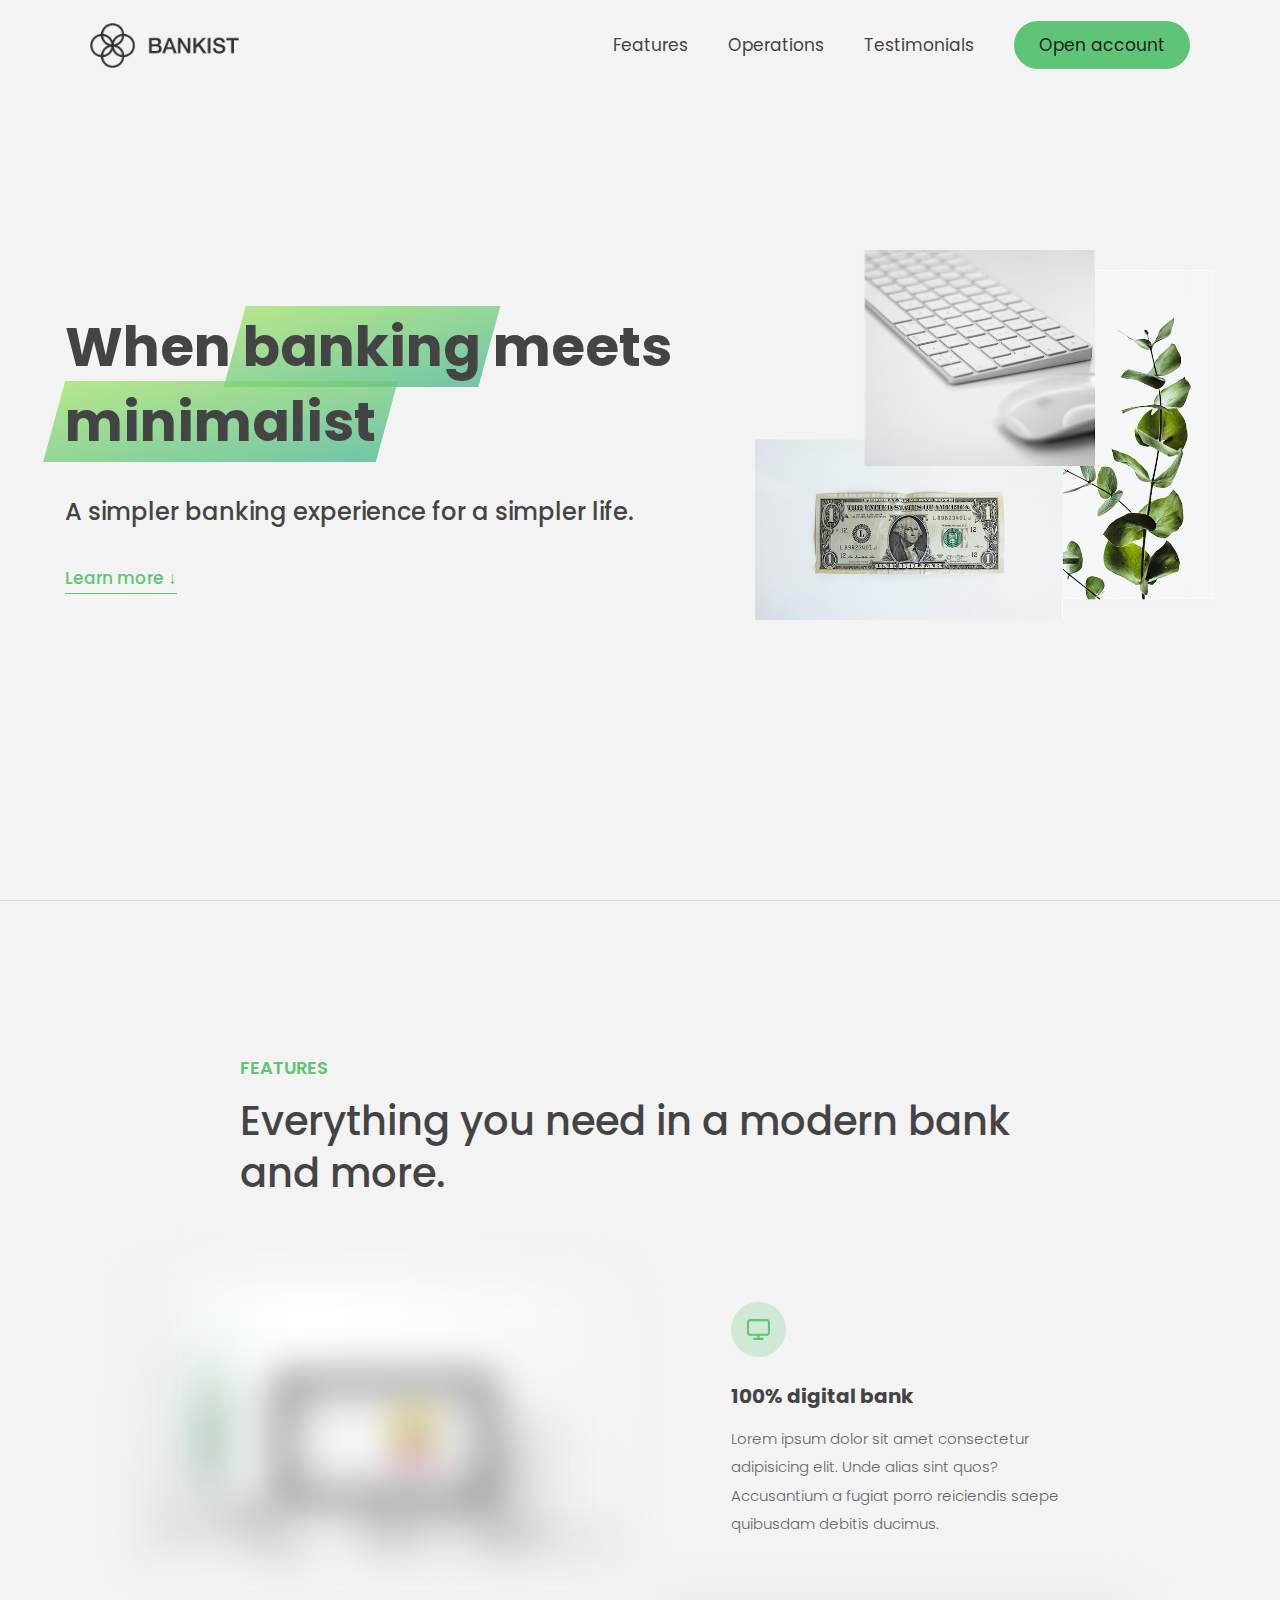
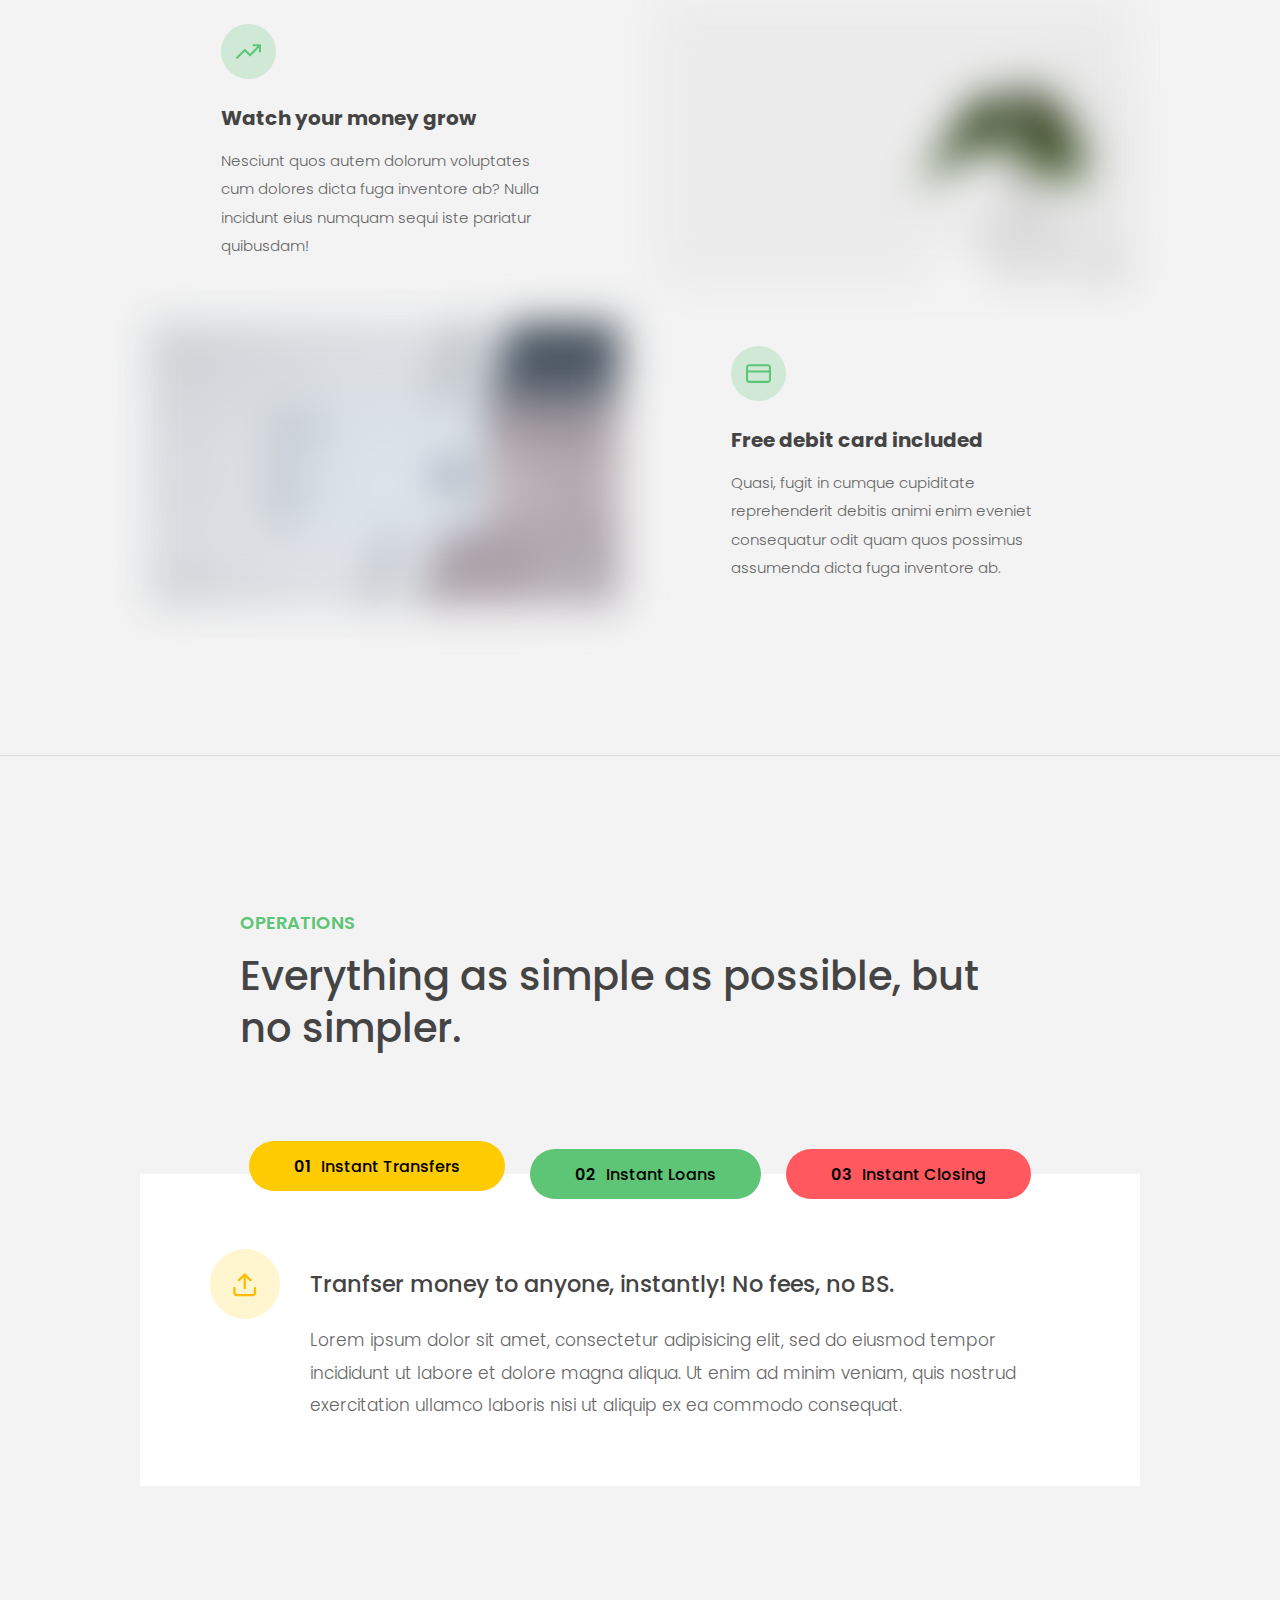
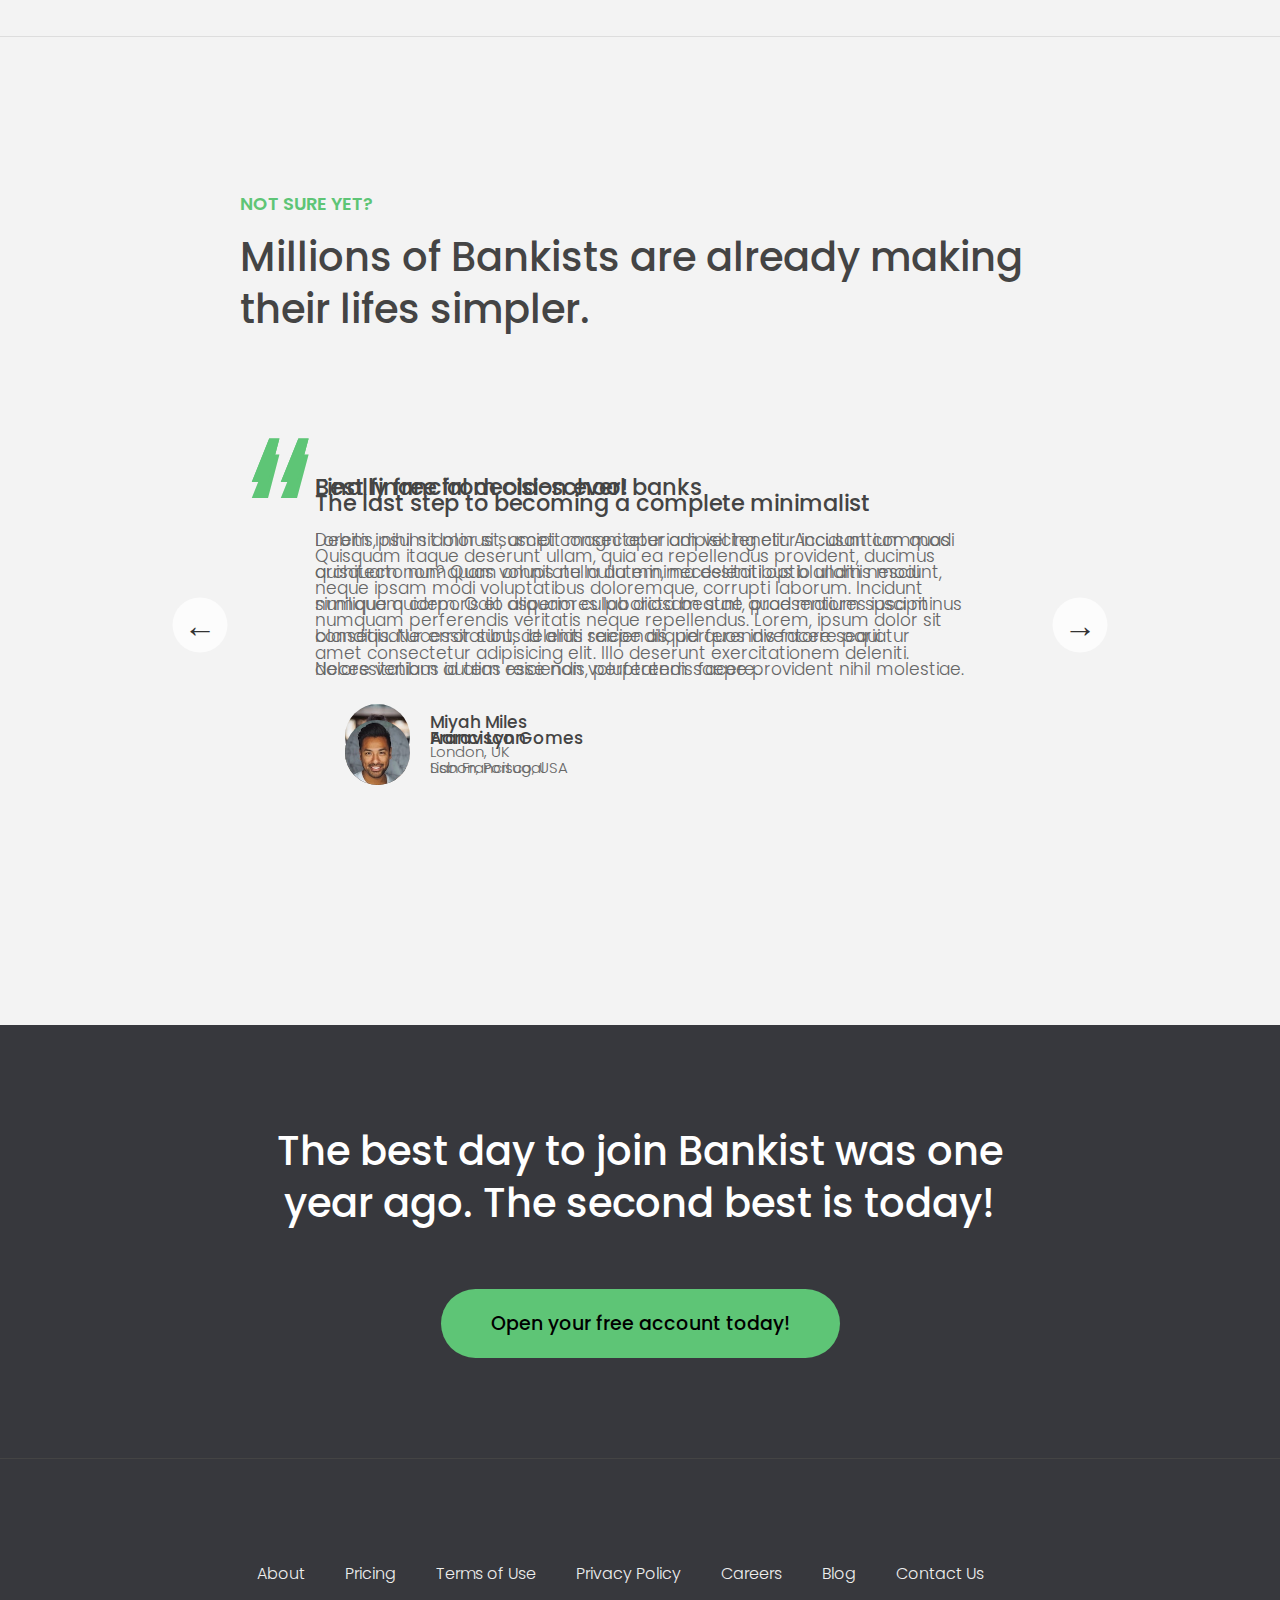
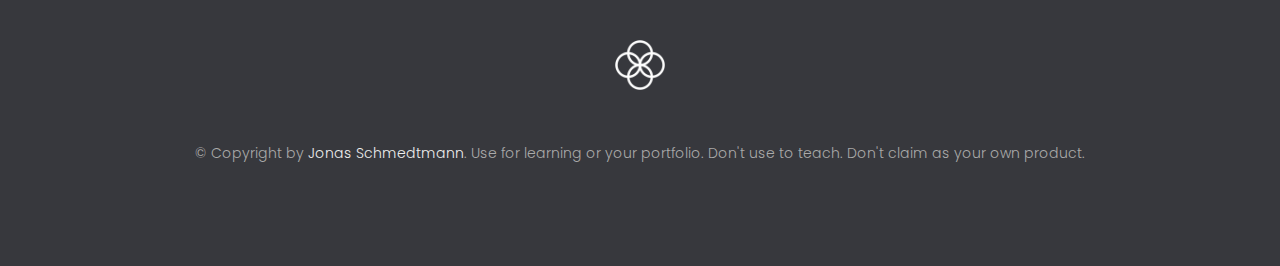
==== Bankist-Web/index.html @ 73bf4319 "a)bankist website (html and css)" ====
<!DOCTYPE html>
<html lang="en">

<head>
    <meta charset="UTF-8" />
    <meta name="viewport" content="width=device-width, initial-scale=1.0" />
    <meta http-equiv="X-UA-Compatible" content="ie=edge" />
    <link rel="shortcut icon" type="image/png" href="img/icon.png" />

    <link href="https://fonts.googleapis.com/css?family=Poppins:300,400,500,600&display=swap" rel="stylesheet" />
    <link rel="stylesheet" href="style.css" />
    <title>Bankist | When Banking meets Minimalist</title>
</head>

<body>
    <header class="header">
        <nav class="nav">
            <img src="img/logo.png" alt="Bankist logo" class="nav__logo" id="logo" />
            <ul class="nav__links">
                <li class="nav__item">
                    <a class="nav__link" href="#section--1">Features</a>
                </li>
                <li class="nav__item">
                    <a class="nav__link" href="#section--2">Operations</a>
                </li>
                <li class="nav__item">
                    <a class="nav__link" href="#section--3">Testimonials</a>
                </li>
                <li class="nav__item">
                    <a class="nav__link nav__link--btn btn--show-modal" href="#">Open account</a>
                </li>
            </ul>
        </nav>

        <div class="header__title">
            <h1>
                When
                <!-- Green highlight effect -->
                <span class="highlight">banking</span> meets
                <br />
                <span class="highlight">minimalist</span>
            </h1>
            <h4>A simpler banking experience for a simpler life.</h4>
            <button class="btn--text btn--scroll-to">Learn more &DownArrow;</button>
            <img src="img/hero.png" class="header__img" alt="Minimalist bank items" />
        </div>
    </header>

    <section class="section" id="section--1">
        <div class="section__title">
            <h2 class="section__description">Features</h2>
            <h3 class="section__header">
                Everything you need in a modern bank and more.
            </h3>
        </div>

        <div class="features">
            <img src="img/digital-lazy.jpg" data-src="img/digital.jpg" alt="Computer" class="features__img lazy-img" />
            <div class="features__feature">
                <div class="features__icon">
                    <svg>
                        <use xlink:href="img/icons.svg#icon-monitor"></use>
                    </svg>
                </div>
                <h5 class="features__header">100% digital bank</h5>
                <p>
                    Lorem ipsum dolor sit amet consectetur adipisicing elit. Unde alias sint quos? Accusantium a fugiat porro reiciendis saepe quibusdam debitis ducimus.
                </p>
            </div>

            <div class="features__feature">
                <div class="features__icon">
                    <svg>
                        <use xlink:href="img/icons.svg#icon-trending-up"></use>
                    </svg>
                </div>
                <h5 class="features__header">Watch your money grow</h5>
                <p>
                    Nesciunt quos autem dolorum voluptates cum dolores dicta fuga inventore ab? Nulla incidunt eius numquam sequi iste pariatur quibusdam!
                </p>
            </div>
            <img src="img/grow-lazy.jpg" data-src="img/grow.jpg" alt="Plant" class="features__img lazy-img" />

            <img src="img/card-lazy.jpg" data-src="img/card.jpg" alt="Credit card" class="features__img lazy-img" />
            <div class="features__feature">
                <div class="features__icon">
                    <svg>
                        <use xlink:href="img/icons.svg#icon-credit-card"></use>
                    </svg>
                </div>
                <h5 class="features__header">Free debit card included</h5>
                <p>
                    Quasi, fugit in cumque cupiditate reprehenderit debitis animi enim eveniet consequatur odit quam quos possimus assumenda dicta fuga inventore ab.
                </p>
            </div>
        </div>
    </section>

    <section class="section" id="section--2">
        <div class="section__title">
            <h2 class="section__description">Operations</h2>
            <h3 class="section__header">
                Everything as simple as possible, but no simpler.
            </h3>
        </div>

        <div class="operations">
            <div class="operations__tab-container">
                <button class="btn operations__tab operations__tab--1 operations__tab--active" data-tab="1">
                    <span>01</span>Instant Transfers
                </button>
                <button class="btn operations__tab operations__tab--2" data-tab="2">
                    <span>02</span>Instant Loans
                </button>
                <button class="btn operations__tab operations__tab--3" data-tab="3">
                    <span>03</span>Instant Closing
                </button>
            </div>
            <div class="operations__content operations__content--1 operations__content--active">
                <div class="operations__icon operations__icon--1">
                    <svg>
                        <use xlink:href="img/icons.svg#icon-upload"></use>
                    </svg>
                </div>
                <h5 class="operations__header">
                    Tranfser money to anyone, instantly! No fees, no BS.
                </h5>
                <p>
                    Lorem ipsum dolor sit amet, consectetur adipisicing elit, sed do eiusmod tempor incididunt ut labore et dolore magna aliqua. Ut enim ad minim veniam, quis nostrud exercitation ullamco laboris nisi ut aliquip ex ea commodo consequat.
                </p>
            </div>

            <div class="operations__content operations__content--2">
                <div class="operations__icon operations__icon--2">
                    <svg>
                        <use xlink:href="img/icons.svg#icon-home"></use>
                    </svg>
                </div>
                <h5 class="operations__header">
                    Buy a home or make your dreams come true, with instant loans.
                </h5>
                <p>
                    Duis aute irure dolor in reprehenderit in voluptate velit esse cillum dolore eu fugiat nulla pariatur. Excepteur sint occaecat cupidatat non proident, sunt in culpa qui officia deserunt mollit anim id est laborum.
                </p>
            </div>
            <div class="operations__content operations__content--3">
                <div class="operations__icon operations__icon--3">
                    <svg>
                        <use xlink:href="img/icons.svg#icon-user-x"></use>
                    </svg>
                </div>
                <h5 class="operations__header">
                    No longer need your account? No problem! Close it instantly.
                </h5>
                <p>
                    Excepteur sint occaecat cupidatat non proident, sunt in culpa qui officia deserunt mollit anim id est laborum. Ut enim ad minim veniam, quis nostrud exercitation ullamco laboris nisi ut aliquip ex ea commodo consequat.
                </p>
            </div>
        </div>
    </section>

    <section class="section" id="section--3">
        <div class="section__title section__title--testimonials">
            <h2 class="section__description">Not sure yet?</h2>
            <h3 class="section__header">
                Millions of Bankists are already making their lifes simpler.
            </h3>
        </div>

        <div class="slider">
            <div class="slide slide--1">
                <div class="testimonial">
                    <h5 class="testimonial__header">Best financial decision ever!</h5>
                    <blockquote class="testimonial__text">
                        Lorem ipsum dolor sit, amet consectetur adipisicing elit. Accusantium quas quisquam non? Quas voluptate nulla minima deleniti optio ullam nesciunt, numquam corporis et asperiores laboriosam sunt, praesentium suscipit blanditiis. Necessitatibus id alias
                        reiciendis, perferendis facere pariatur dolore veniam autem esse non voluptatem saepe provident nihil molestiae.
                    </blockquote>
                    <address class="testimonial__author">
                        <img src="img/user-1.jpg" alt="" class="testimonial__photo" />
                        <h6 class="testimonial__name">Aarav Lynn</h6>
                        <p class="testimonial__location">San Francisco, USA</p>
                    </address>
                </div>
            </div>

            <div class="slide slide--2">
                <div class="testimonial">
                    <h5 class="testimonial__header">
                        The last step to becoming a complete minimalist
                    </h5>
                    <blockquote class="testimonial__text">
                        Quisquam itaque deserunt ullam, quia ea repellendus provident, ducimus neque ipsam modi voluptatibus doloremque, corrupti laborum. Incidunt numquam perferendis veritatis neque repellendus. Lorem, ipsum dolor sit amet consectetur adipisicing elit. Illo
                        deserunt exercitationem deleniti.
                    </blockquote>
                    <address class="testimonial__author">
                        <img src="img/user-2.jpg" alt="" class="testimonial__photo" />
                        <h6 class="testimonial__name">Miyah Miles</h6>
                        <p class="testimonial__location">London, UK</p>
                    </address>
                </div>
            </div>

            <div class="slide slide--3">
                <div class="testimonial">
                    <h5 class="testimonial__header">
                        Finally free from old-school banks
                    </h5>
                    <blockquote class="testimonial__text">
                        Debitis, nihil sit minus suscipit magni aperiam vel tenetur incidunt commodi architecto numquam omnis nulla autem, necessitatibus blanditiis modi similique quidem. Odio aliquam culpa dicta beatae quod maiores ipsa minus consequatur error sunt, deleniti
                        saepe aliquid quos inventore sequi. Necessitatibus id alias reiciendis, perferendis facere.
                    </blockquote>
                    <address class="testimonial__author">
                        <img src="img/user-3.jpg" alt="" class="testimonial__photo" />
                        <h6 class="testimonial__name">Francisco Gomes</h6>
                        <p class="testimonial__location">Lisbon, Portugal</p>
                    </address>
                </div>
            </div>

            <!-- <div class="slide"><img src="img/img-1.jpg" alt="Photo 1" /></div>
        <div class="slide"><img src="img/img-2.jpg" alt="Photo 2" /></div>
        <div class="slide"><img src="img/img-3.jpg" alt="Photo 3" /></div>
        <div class="slide"><img src="img/img-4.jpg" alt="Photo 4" /></div> -->
            <button class="slider__btn slider__btn--left">&larr;</button>
            <button class="slider__btn slider__btn--right">&rarr;</button>
            <div class="dots"></div>
        </div>
    </section>

    <section class="section section--sign-up">
        <div class="section__title">
            <h3 class="section__header">
                The best day to join Bankist was one year ago. The second best is today!
            </h3>
        </div>
        <button class="btn btn--show-modal">Open your free account today!</button>
    </section>

    <footer class="footer">
        <ul class="footer__nav">
            <li class="footer__item">
                <a class="footer__link" href="#">About</a>
            </li>
            <li class="footer__item">
                <a class="footer__link" href="#">Pricing</a>
            </li>
            <li class="footer__item">
                <a class="footer__link" href="#">Terms of Use</a>
            </li>
            <li class="footer__item">
                <a class="footer__link" href="#">Privacy Policy</a>
            </li>
            <li class="footer__item">
                <a class="footer__link" href="#">Careers</a>
            </li>
            <li class="footer__item">
                <a class="footer__link" href="#">Blog</a>
            </li>
            <li class="footer__item">
                <a class="footer__link" href="#">Contact Us</a>
            </li>
        </ul>
        <img src="img/icon.png" alt="Logo" class="footer__logo" />
        <p class="footer__copyright">
            &copy; Copyright by
            <a class="footer__link twitter-link" target="_blank" href="https://twitter.com/jonasschmedtman">Jonas
                Schmedtmann</a>. Use for learning or your portfolio. Don't use to teach. Don't claim as your own product.
        </p>
    </footer>

    <div class="modal hidden">
        <button class="btn--close-modal">&times;</button>
        <h2 class="modal__header">
            Open your bank account <br /> in just <span class="highlight">5 minutes</span>
        </h2>
        <form class="modal__form">
            <label>First Name</label>
            <input type="text" />
            <label>Last Name</label>
            <input type="text" />
            <label>Email Address</label>
            <input type="email" />
            <button class="btn">Next step &rarr;</button>
        </form>
    </div>
    <div class="overlay hidden"></div>

    <script src="script.js"></script>
</body>

</html>
---- Bankist-Web/style.css ----
/* The page is NOT responsive. You can implement responsiveness yourself if you wanna have some fun 😃 */

:root {
    --color-primary: #5ec576;
    --color-secondary: #ffcb03;
    --color-tertiary: #ff585f;
    --color-primary-darker: #4bbb7d;
    --color-secondary-darker: #ffbb00;
    --color-tertiary-darker: #fd424b;
    --color-primary-opacity: #5ec5763a;
    --color-secondary-opacity: #ffcd0331;
    --color-tertiary-opacity: #ff58602d;
    --gradient-primary: linear-gradient(to top left, #39b385, #9be15d);
    --gradient-secondary: linear-gradient(to top left, #ffb003, #ffcb03);
}

* {
    margin: 0;
    padding: 0;
    box-sizing: inherit;
}

html {
    font-size: 62.5%;
    box-sizing: border-box;
}

body {
    font-family: 'Poppins', sans-serif;
    font-weight: 300;
    color: #444;
    line-height: 1.9;
    background-color: #f3f3f3;
}


/* GENERAL ELEMENTS */

.section {
    padding: 15rem 3rem;
    border-top: 1px solid #ddd;
    transition: transform 1s, opacity 1s;
}

.section--hidden {
    opacity: 0;
    transform: translateY(8rem);
}

.section__title {
    max-width: 80rem;
    margin: 0 auto 8rem auto;
}

.section__description {
    font-size: 1.8rem;
    font-weight: 600;
    text-transform: uppercase;
    color: var(--color-primary);
    margin-bottom: 1rem;
}

.section__header {
    font-size: 4rem;
    line-height: 1.3;
    font-weight: 500;
}

.btn {
    display: inline-block;
    background-color: var(--color-primary);
    font-size: 1.6rem;
    font-family: inherit;
    font-weight: 500;
    border: none;
    padding: 1.25rem 4.5rem;
    border-radius: 10rem;
    cursor: pointer;
    transition: all 0.3s;
}

.btn:hover {
    background-color: var(--color-primary-darker);
}

.btn--text {
    display: inline-block;
    background: none;
    font-size: 1.7rem;
    font-family: inherit;
    font-weight: 500;
    color: var(--color-primary);
    border: none;
    border-bottom: 1px solid currentColor;
    padding-bottom: 2px;
    cursor: pointer;
    transition: all 0.3s;
}

p {
    color: #666;
}


/* This is BAD for accessibility! Don't do in the real world! */

button:focus {
    outline: none;
}

img {
    transition: filter 0.5s;
}

.lazy-img {
    filter: blur(20px);
}


/* NAVIGATION */

.nav {
    display: flex;
    justify-content: space-between;
    align-items: center;
    height: 9rem;
    width: 100%;
    padding: 0 6rem;
    z-index: 100;
}


/* nav and stickly class at the same time */

.nav.sticky {
    position: fixed;
    background-color: rgba(255, 255, 255, 0.95);
}

.nav__logo {
    height: 4.5rem;
    transition: all 0.3s;
}

.nav__links {
    display: flex;
    align-items: center;
    list-style: none;
}

.nav__item {
    margin-left: 4rem;
}

.nav__link:link,
.nav__link:visited {
    font-size: 1.7rem;
    font-weight: 400;
    color: inherit;
    text-decoration: none;
    display: block;
    transition: all 0.3s;
}

.nav__link--btn:link,
.nav__link--btn:visited {
    padding: 0.8rem 2.5rem;
    border-radius: 3rem;
    background-color: var(--color-primary);
    color: #222;
}

.nav__link--btn:hover,
.nav__link--btn:active {
    color: inherit;
    background-color: var(--color-primary-darker);
    color: #333;
}


/* HEADER */

.header {
    padding: 0 3rem;
    height: 100vh;
    display: flex;
    flex-direction: column;
    align-items: center;
}

.header__title {
    flex: 1;
    max-width: 115rem;
    display: grid;
    grid-template-columns: 3fr 2fr;
    row-gap: 3rem;
    align-content: center;
    justify-content: center;
    align-items: start;
    justify-items: start;
}

h1 {
    font-size: 5.5rem;
    line-height: 1.35;
}

h4 {
    font-size: 2.4rem;
    font-weight: 500;
}

.header__img {
    width: 100%;
    grid-column: 2 / 3;
    grid-row: 1 / span 4;
    transform: translateY(-6rem);
}

.highlight {
    position: relative;
}

.highlight::after {
    display: block;
    content: '';
    position: absolute;
    bottom: 0;
    left: 0;
    height: 100%;
    width: 100%;
    z-index: -1;
    opacity: 0.7;
    transform: scale(1.07, 1.05) skewX(-15deg);
    background-image: var(--gradient-primary);
}


/* FEATURES */

.features {
    display: grid;
    grid-template-columns: 1fr 1fr;
    gap: 4rem;
    margin: 0 12rem;
}

.features__img {
    width: 100%;
}

.features__feature {
    align-self: center;
    justify-self: center;
    width: 70%;
    font-size: 1.5rem;
}

.features__icon {
    display: flex;
    align-items: center;
    justify-content: center;
    background-color: var(--color-primary-opacity);
    height: 5.5rem;
    width: 5.5rem;
    border-radius: 50%;
    margin-bottom: 2rem;
}

.features__icon svg {
    height: 2.5rem;
    width: 2.5rem;
    fill: var(--color-primary);
}

.features__header {
    font-size: 2rem;
    margin-bottom: 1rem;
}


/* OPERATIONS */

.operations {
    max-width: 100rem;
    margin: 12rem auto 0 auto;
    background-color: #fff;
}

.operations__tab-container {
    display: flex;
    justify-content: center;
}

.operations__tab {
    margin-right: 2.5rem;
    transform: translateY(-50%);
}

.operations__tab span {
    margin-right: 1rem;
    font-weight: 600;
    display: inline-block;
}

.operations__tab--1 {
    background-color: var(--color-secondary);
}

.operations__tab--1:hover {
    background-color: var(--color-secondary-darker);
}

.operations__tab--3 {
    background-color: var(--color-tertiary);
    margin: 0;
}

.operations__tab--3:hover {
    background-color: var(--color-tertiary-darker);
}

.operations__tab--active {
    transform: translateY(-66%);
}

.operations__content {
    display: none;
    /* JUST PRESENTATIONAL */
    font-size: 1.7rem;
    padding: 2.5rem 7rem 6.5rem 7rem;
}

.operations__content--active {
    display: grid;
    grid-template-columns: 7rem 1fr;
    column-gap: 3rem;
    row-gap: 0.5rem;
}

.operations__header {
    font-size: 2.25rem;
    font-weight: 500;
    align-self: center;
}

.operations__icon {
    display: flex;
    align-items: center;
    justify-content: center;
    height: 7rem;
    width: 7rem;
    border-radius: 50%;
}

.operations__icon svg {
    height: 2.75rem;
    width: 2.75rem;
}

.operations__content p {
    grid-column: 2;
}

.operations__icon--1 {
    background-color: var(--color-secondary-opacity);
}

.operations__icon--2 {
    background-color: var(--color-primary-opacity);
}

.operations__icon--3 {
    background-color: var(--color-tertiary-opacity);
}

.operations__icon--1 svg {
    fill: var(--color-secondary-darker);
}

.operations__icon--2 svg {
    fill: var(--color-primary);
}

.operations__icon--3 svg {
    fill: var(--color-tertiary);
}


/* SLIDER */

.slider {
    max-width: 100rem;
    height: 50rem;
    margin: 0 auto;
    position: relative;
    /* IN THE END */
    overflow: hidden;
}

.slide {
    position: absolute;
    top: 0;
    width: 100%;
    height: 50rem;
    display: flex;
    align-items: center;
    justify-content: center;
    /* THIS creates the animation! */
    transition: transform 1s;
}

.slide>img {
    /* Only for images that have different size than slide */
    width: 100%;
    height: 100%;
    object-fit: cover;
}

.slider__btn {
    position: absolute;
    top: 50%;
    z-index: 10;
    border: none;
    background: rgba(255, 255, 255, 0.7);
    font-family: inherit;
    color: #333;
    border-radius: 50%;
    height: 5.5rem;
    width: 5.5rem;
    font-size: 3.25rem;
    cursor: pointer;
}

.slider__btn--left {
    left: 6%;
    transform: translate(-50%, -50%);
}

.slider__btn--right {
    right: 6%;
    transform: translate(50%, -50%);
}

.dots {
    position: absolute;
    bottom: 5%;
    left: 50%;
    transform: translateX(-50%);
    display: flex;
}

.dots__dot {
    border: none;
    background-color: #b9b9b9;
    opacity: 0.7;
    height: 1rem;
    width: 1rem;
    border-radius: 50%;
    margin-right: 1.75rem;
    cursor: pointer;
    transition: all 0.5s;
    /* Only necessary when overlying images */
    /* box-shadow: 0 0.6rem 1.5rem rgba(0, 0, 0, 0.7); */
}

.dots__dot:last-child {
    margin: 0;
}

.dots__dot--active {
    /* background-color: #fff; */
    background-color: #888;
    opacity: 1;
}


/* TESTIMONIALS */

.testimonial {
    width: 65%;
    position: relative;
}

.testimonial::before {
    content: '\201C';
    position: absolute;
    top: -5.7rem;
    left: -6.8rem;
    line-height: 1;
    font-size: 20rem;
    font-family: inherit;
    color: var(--color-primary);
    z-index: -1;
}

.testimonial__header {
    font-size: 2.25rem;
    font-weight: 500;
    margin-bottom: 1.5rem;
}

.testimonial__text {
    font-size: 1.7rem;
    margin-bottom: 3.5rem;
    color: #666;
}

.testimonial__author {
    margin-left: 3rem;
    font-style: normal;
    display: grid;
    grid-template-columns: 6.5rem 1fr;
    column-gap: 2rem;
}

.testimonial__photo {
    grid-row: 1 / span 2;
    width: 6.5rem;
    border-radius: 50%;
}

.testimonial__name {
    font-size: 1.7rem;
    font-weight: 500;
    align-self: end;
    margin: 0;
}

.testimonial__location {
    font-size: 1.5rem;
}

.section__title--testimonials {
    margin-bottom: 4rem;
}


/* SIGNUP */

.section--sign-up {
    background-color: #37383d;
    border-top: none;
    border-bottom: 1px solid #444;
    text-align: center;
    padding: 10rem 3rem;
}

.section--sign-up .section__header {
    color: #fff;
    text-align: center;
}

.section--sign-up .section__title {
    margin-bottom: 6rem;
}

.section--sign-up .btn {
    font-size: 1.9rem;
    padding: 2rem 5rem;
}


/* FOOTER */

.footer {
    padding: 10rem 3rem;
    background-color: #37383d;
}

.footer__nav {
    list-style: none;
    display: flex;
    justify-content: center;
    margin-bottom: 5rem;
}

.footer__item {
    margin-right: 4rem;
}

.footer__link {
    font-size: 1.6rem;
    color: #eee;
    text-decoration: none;
}

.footer__logo {
    height: 5rem;
    display: block;
    margin: 0 auto;
    margin-bottom: 5rem;
}

.footer__copyright {
    font-size: 1.4rem;
    color: #aaa;
    text-align: center;
}

.footer__copyright .footer__link {
    font-size: 1.4rem;
}


/* MODAL WINDOW */

.modal {
    position: fixed;
    top: 50%;
    left: 50%;
    transform: translate(-50%, -50%);
    max-width: 60rem;
    background-color: #f3f3f3;
    padding: 5rem 6rem;
    box-shadow: 0 4rem 6rem rgba(0, 0, 0, 0.3);
    z-index: 1000;
    transition: all 0.5s;
}

.overlay {
    position: fixed;
    top: 0;
    left: 0;
    width: 100%;
    height: 100%;
    background-color: rgba(0, 0, 0, 0.5);
    backdrop-filter: blur(4px);
    z-index: 100;
    transition: all 0.5s;
}

.modal__header {
    font-size: 3.25rem;
    margin-bottom: 4.5rem;
    line-height: 1.5;
}

.modal__form {
    margin: 0 3rem;
    display: grid;
    grid-template-columns: 1fr 2fr;
    align-items: center;
    gap: 2.5rem;
}

.modal__form label {
    font-size: 1.7rem;
    font-weight: 500;
}

.modal__form input {
    font-size: 1.7rem;
    padding: 1rem 1.5rem;
    border: 1px solid #ddd;
    border-radius: 0.5rem;
}

.modal__form button {
    grid-column: 1 / span 2;
    justify-self: center;
    margin-top: 1rem;
}

.btn--close-modal {
    font-family: inherit;
    color: inherit;
    position: absolute;
    top: 0.5rem;
    right: 2rem;
    font-size: 4rem;
    cursor: pointer;
    border: none;
    background: none;
}

.hidden {
    visibility: hidden;
    opacity: 0;
}


/* COOKIE MESSAGE */

.cookie-message {
    display: flex;
    align-items: center;
    justify-content: space-evenly;
    width: 100%;
    background-color: white;
    color: #bbb;
    font-size: 1.5rem;
    font-weight: 400;
}
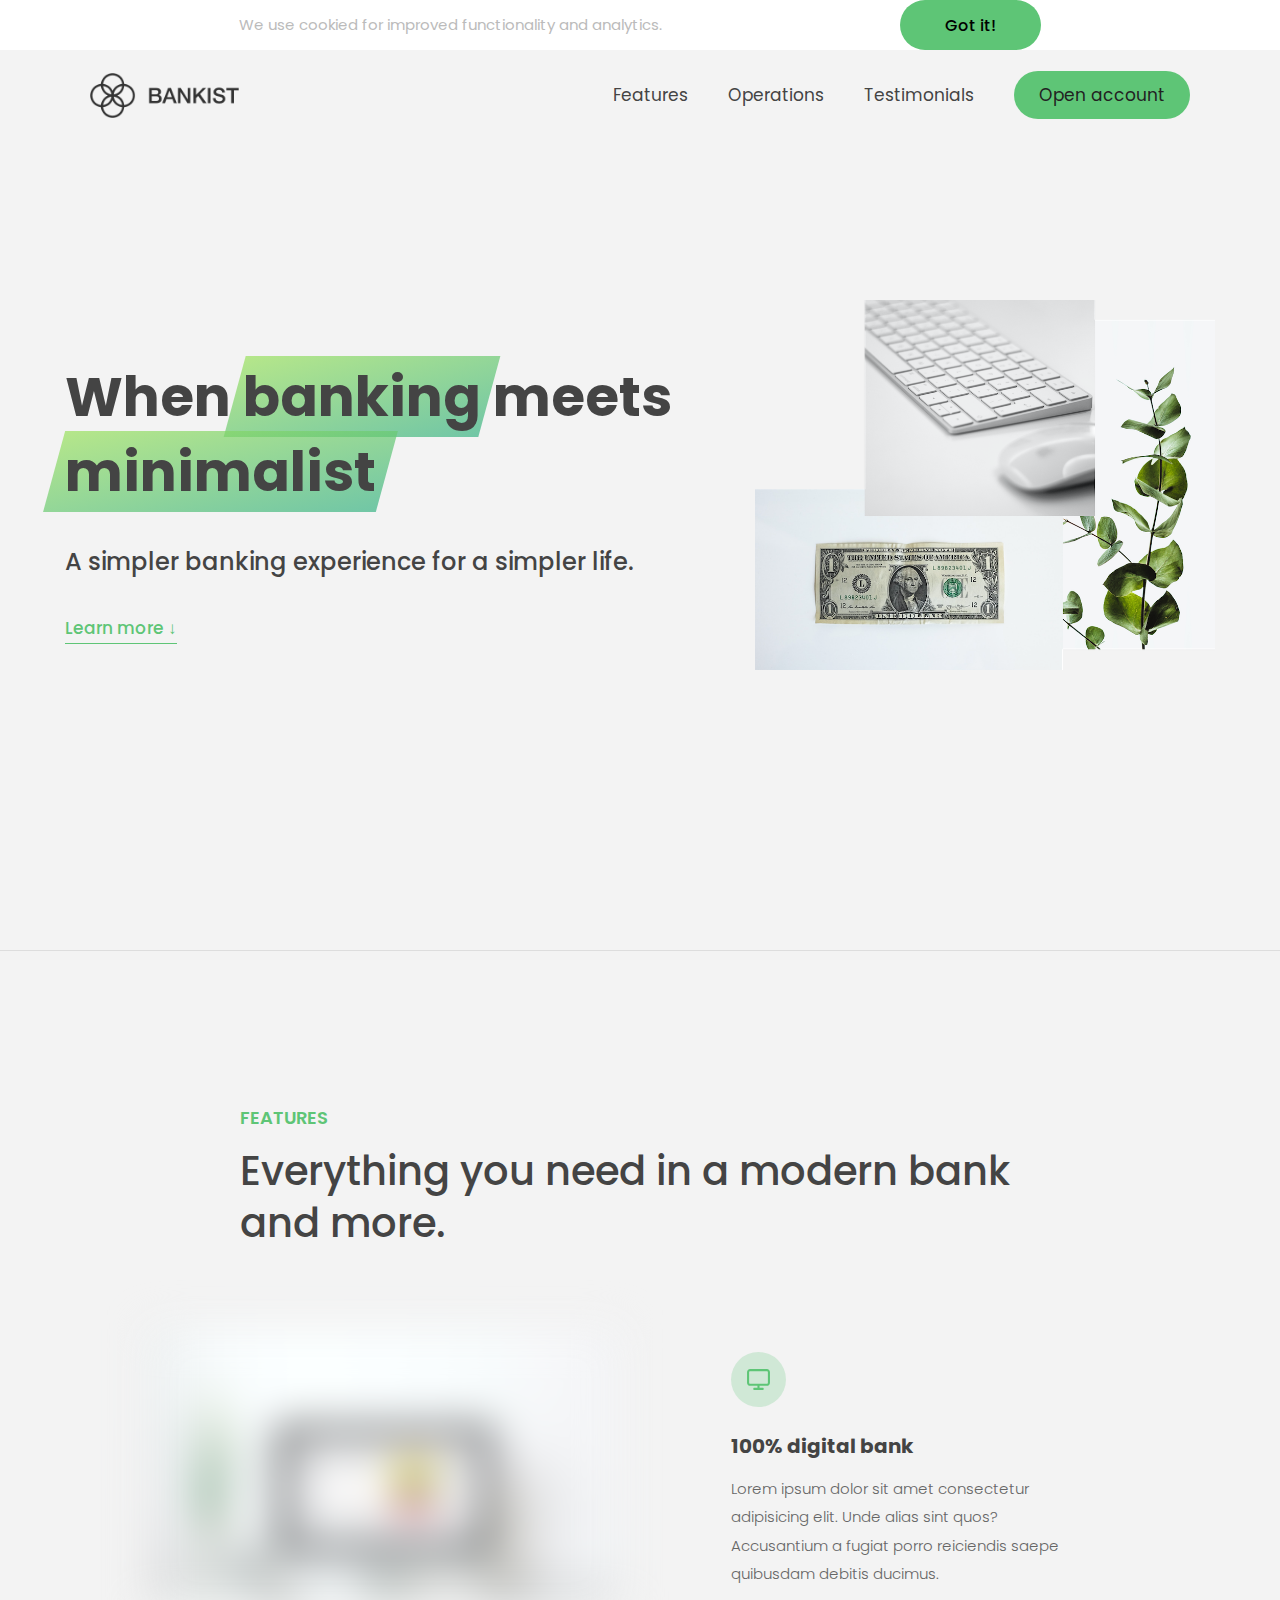
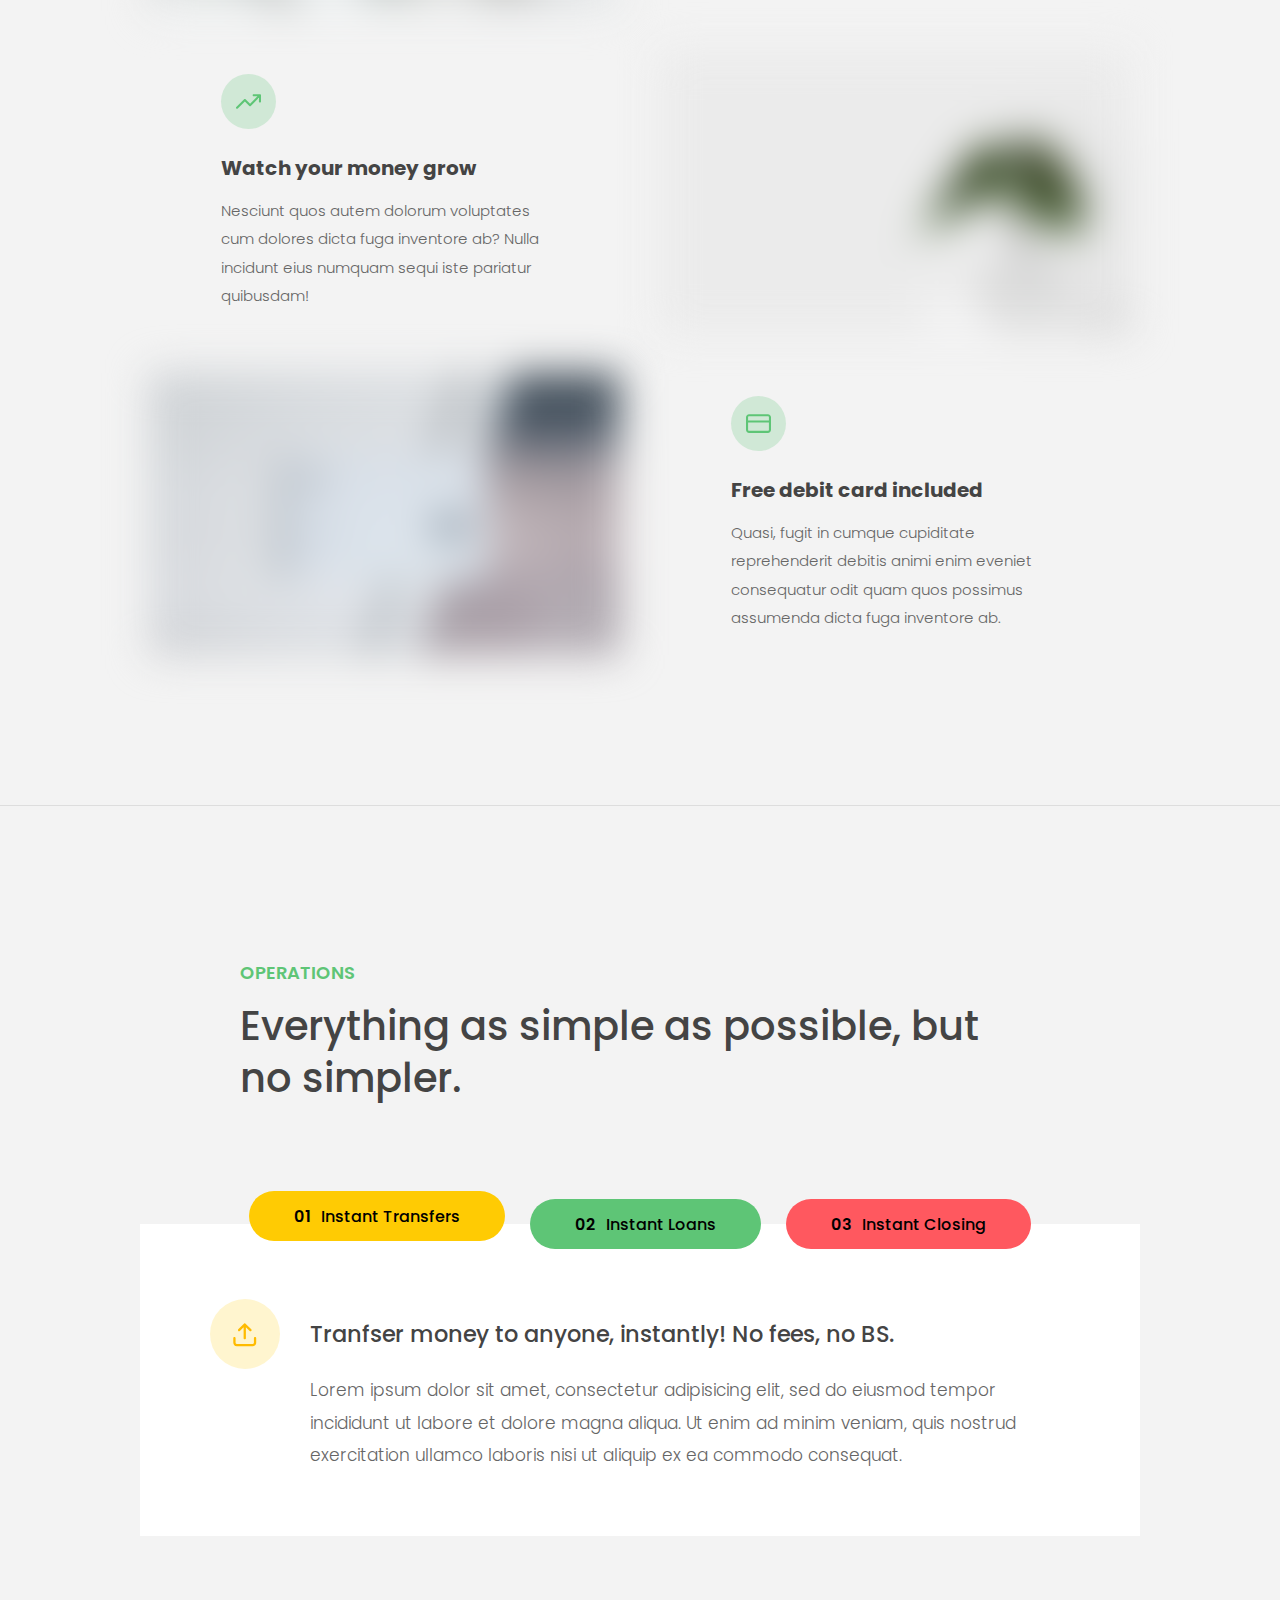
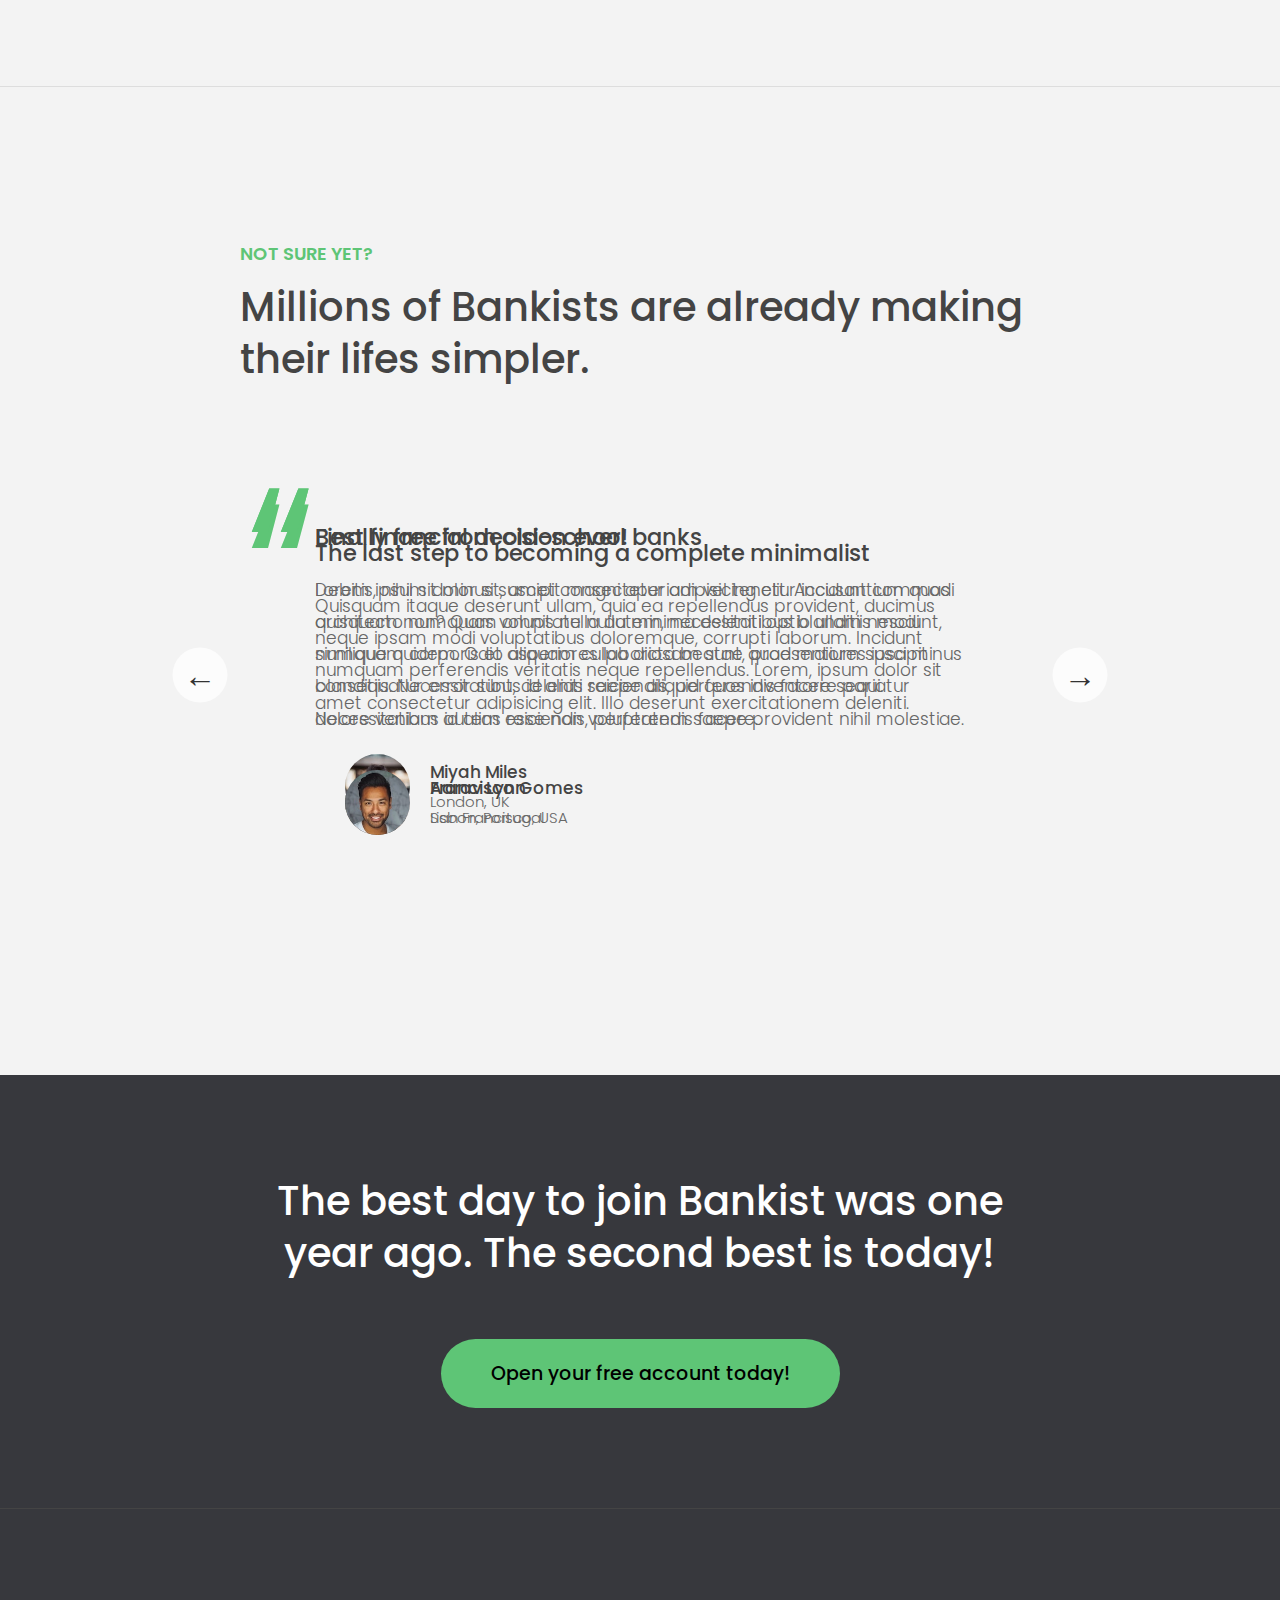
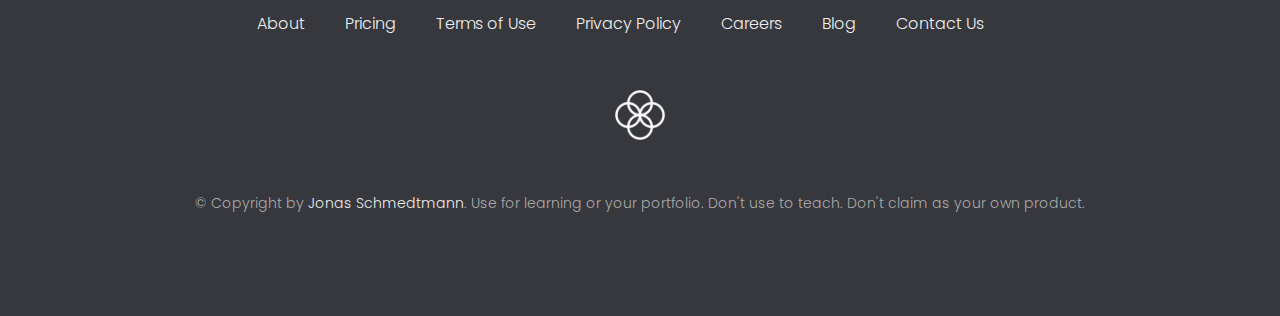
==== commit c5fb2512: "c)  nav animation, tabs operations and highlights" ====
--- a/Bankist-Web/index.html
+++ b/Bankist-Web/index.html
@@ -35,7 +35,6 @@
         <div class="header__title">
             <h1>
                 When
-                <!-- Green highlight effect -->
                 <span class="highlight">banking</span> meets
                 <br />
                 <span class="highlight">minimalist</span>
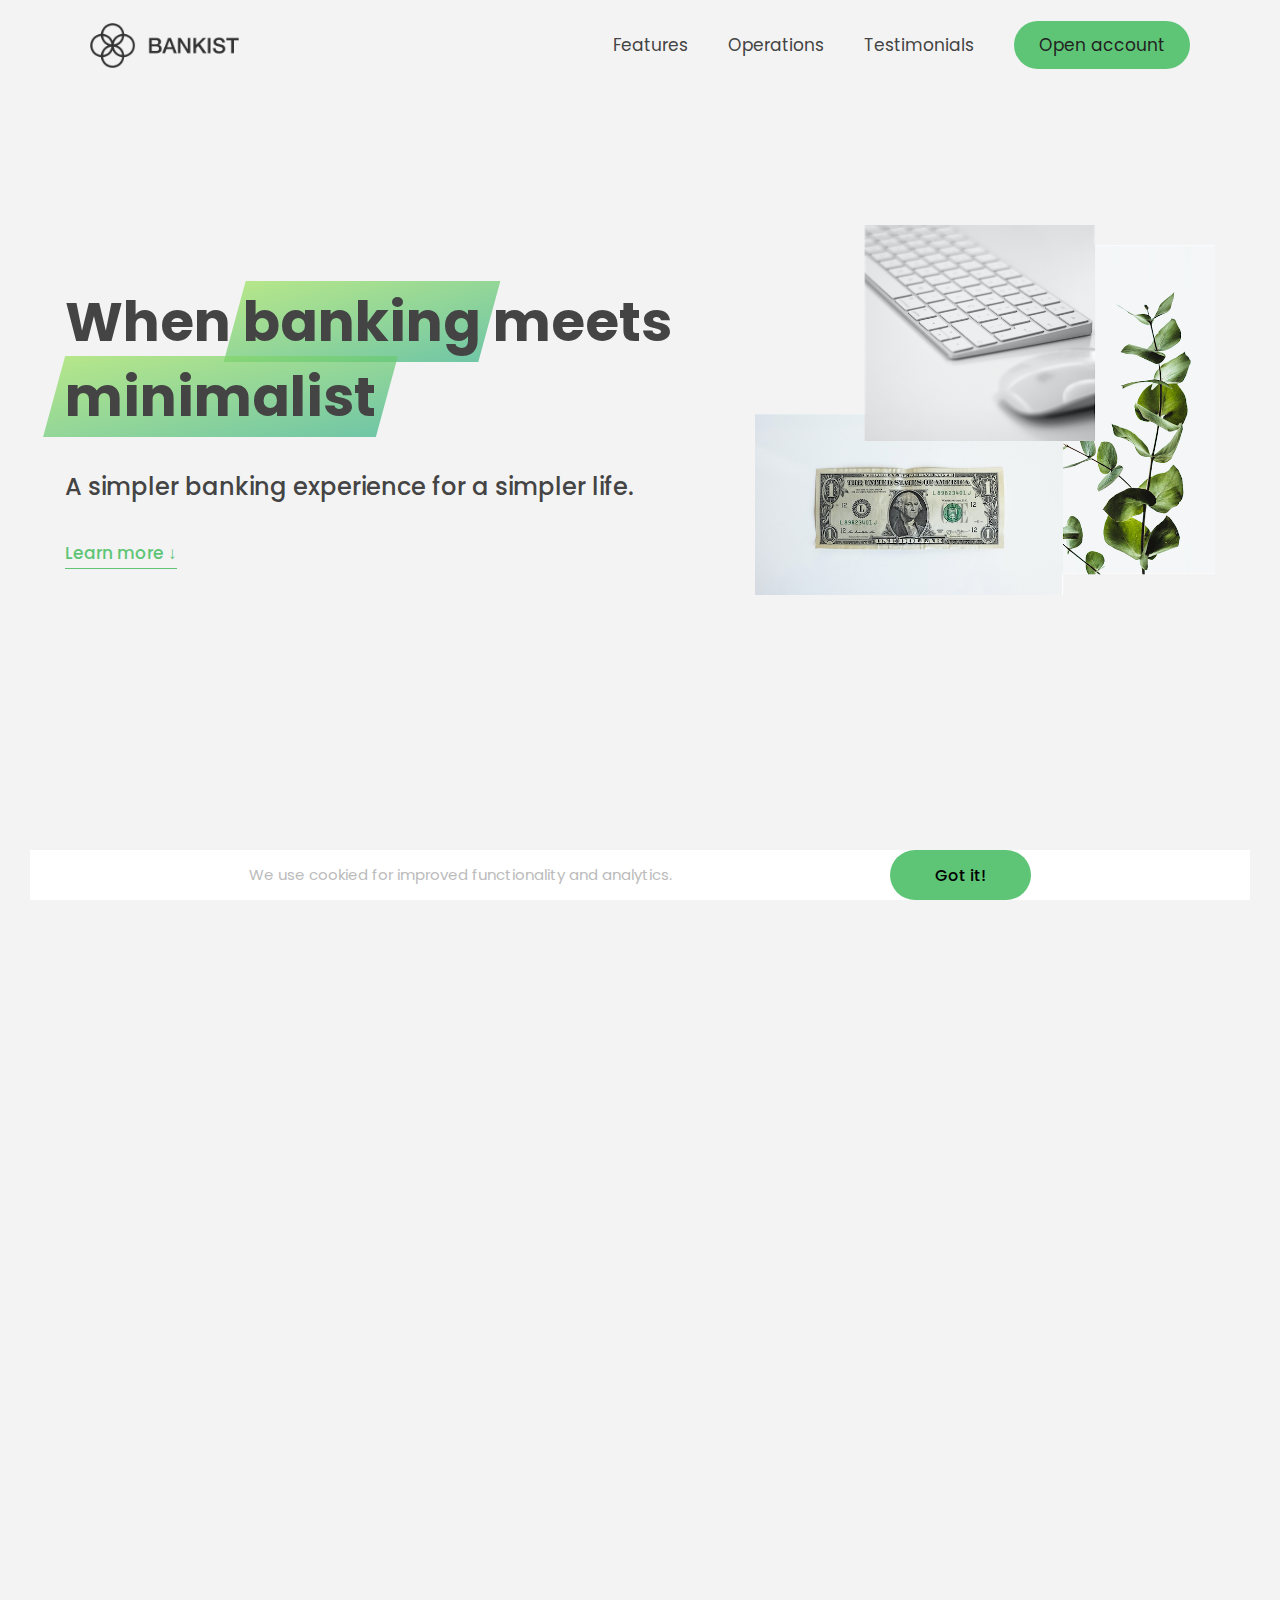
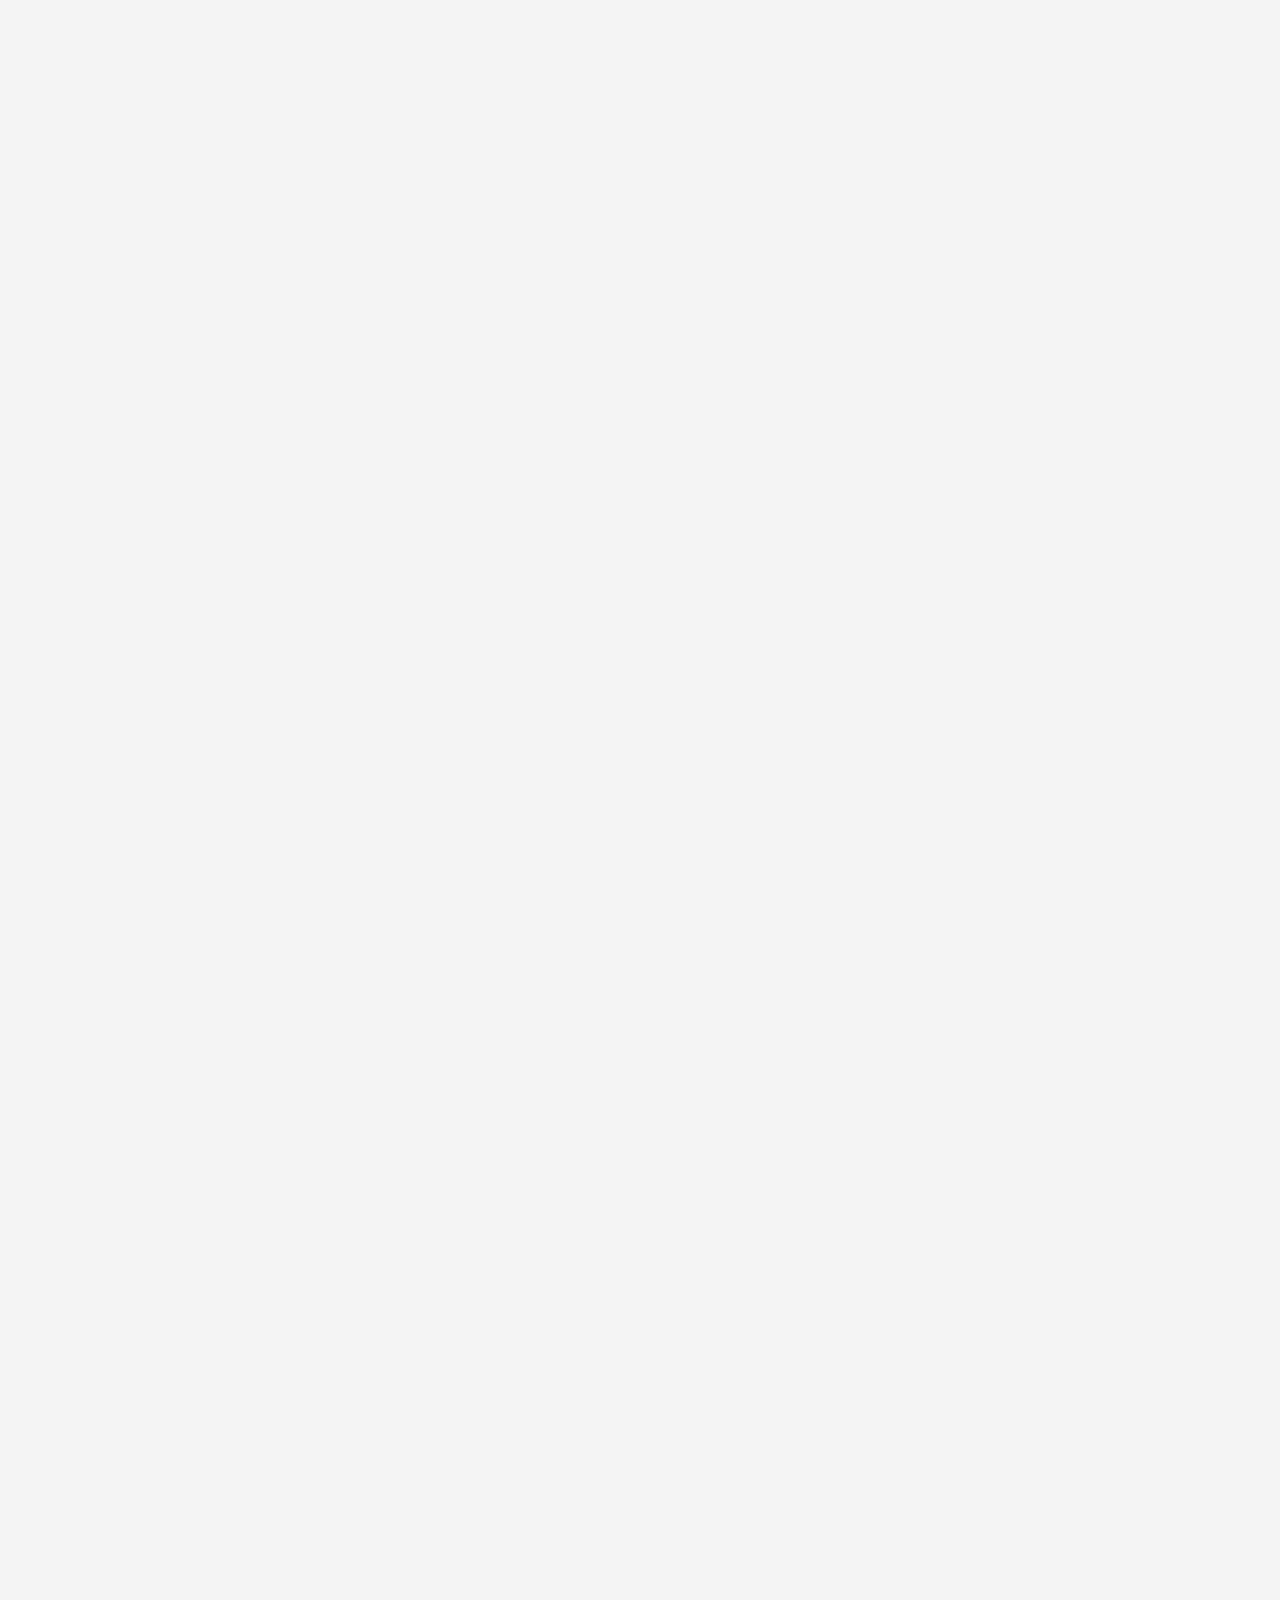
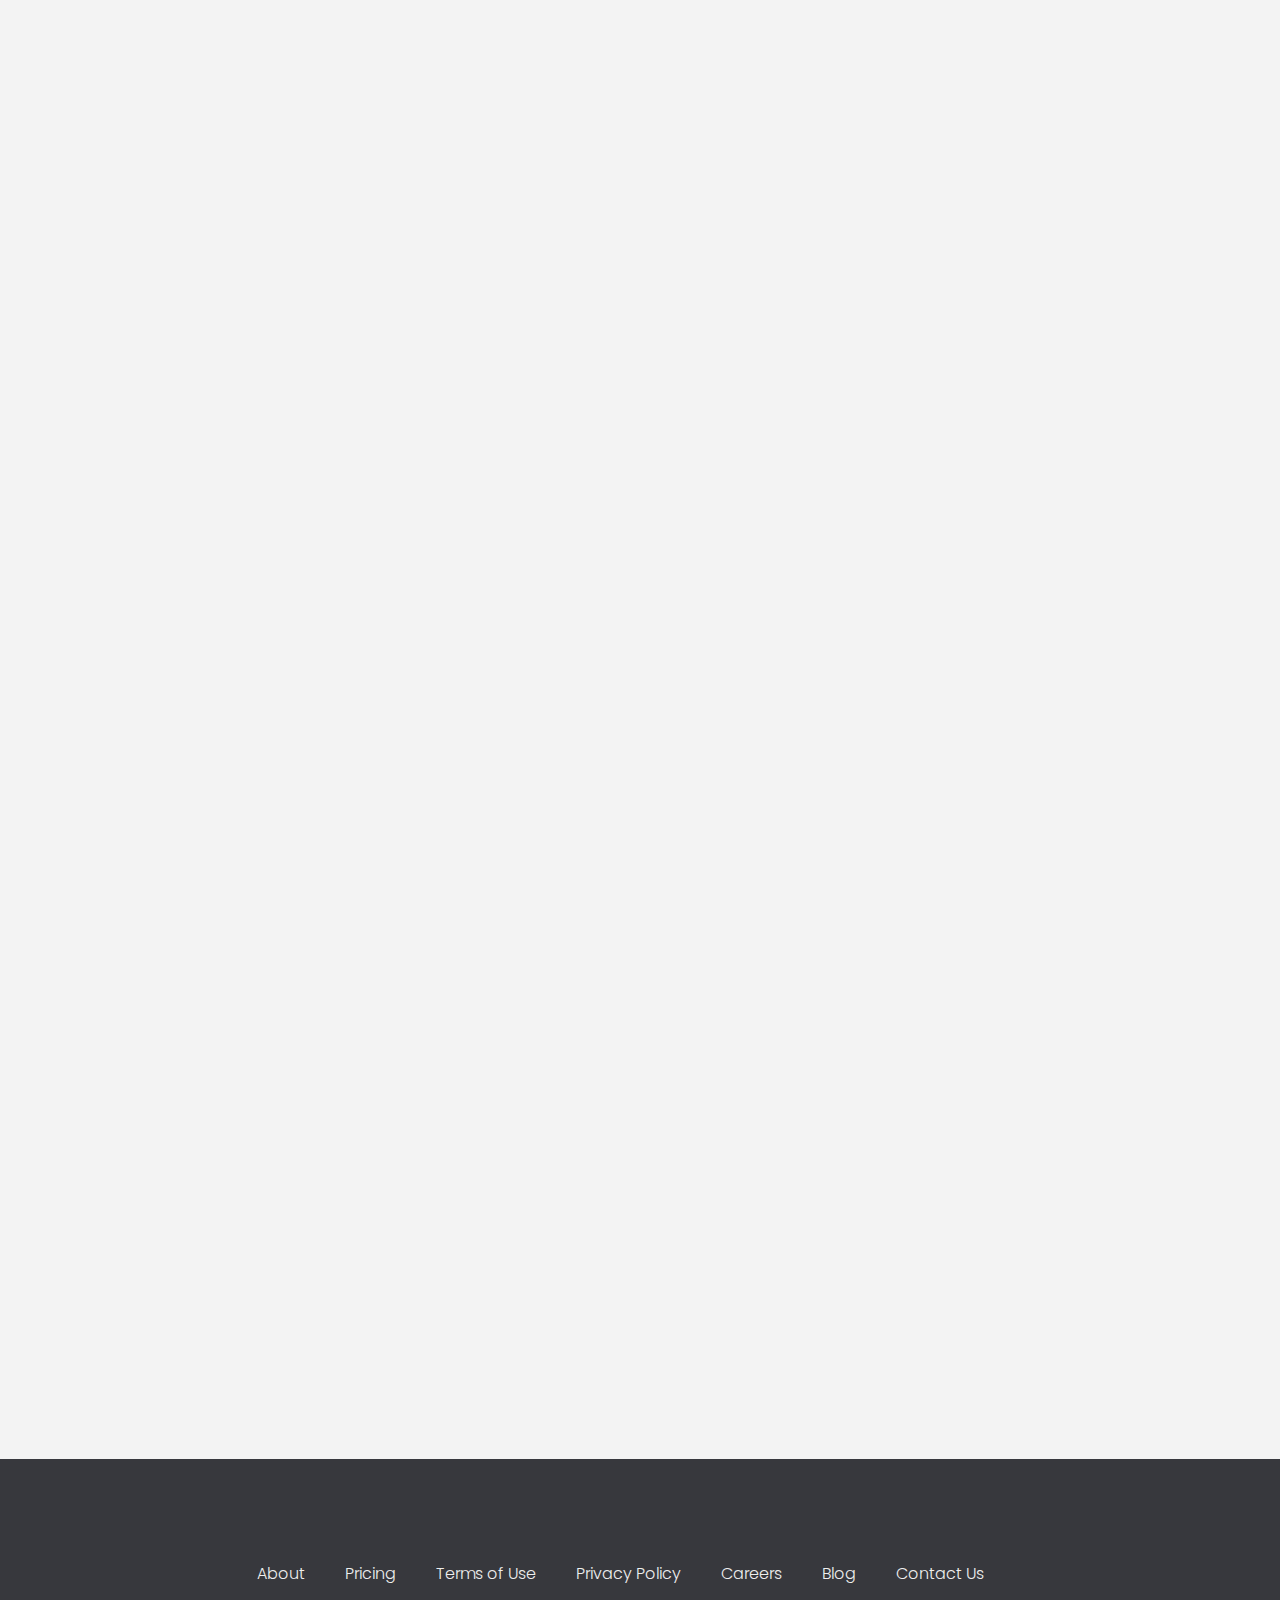
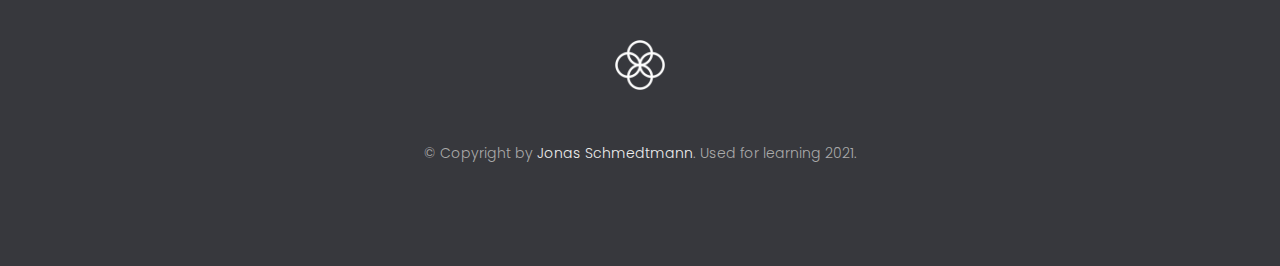
==== commit 73979bad: "d)sticky navigation, reveal section, lazy load img" ====
--- a/Bankist-Web/index.html
+++ b/Bankist-Web/index.html
@@ -6,9 +6,10 @@
     <meta name="viewport" content="width=device-width, initial-scale=1.0" />
     <meta http-equiv="X-UA-Compatible" content="ie=edge" />
     <link rel="shortcut icon" type="image/png" href="img/icon.png" />
-
     <link href="https://fonts.googleapis.com/css?family=Poppins:300,400,500,600&display=swap" rel="stylesheet" />
     <link rel="stylesheet" href="style.css" />
+    <script defer src="script.js"></script>
+
     <title>Bankist | When Banking meets Minimalist</title>
 </head>
 
@@ -263,7 +264,7 @@
         <p class="footer__copyright">
             &copy; Copyright by
             <a class="footer__link twitter-link" target="_blank" href="https://twitter.com/jonasschmedtman">Jonas
-                Schmedtmann</a>. Use for learning or your portfolio. Don't use to teach. Don't claim as your own product.
+                Schmedtmann</a>. Used for learning 2021.
         </p>
     </footer>
 
@@ -283,8 +284,6 @@
         </form>
     </div>
     <div class="overlay hidden"></div>
-
-    <script src="script.js"></script>
 </body>
 
 </html>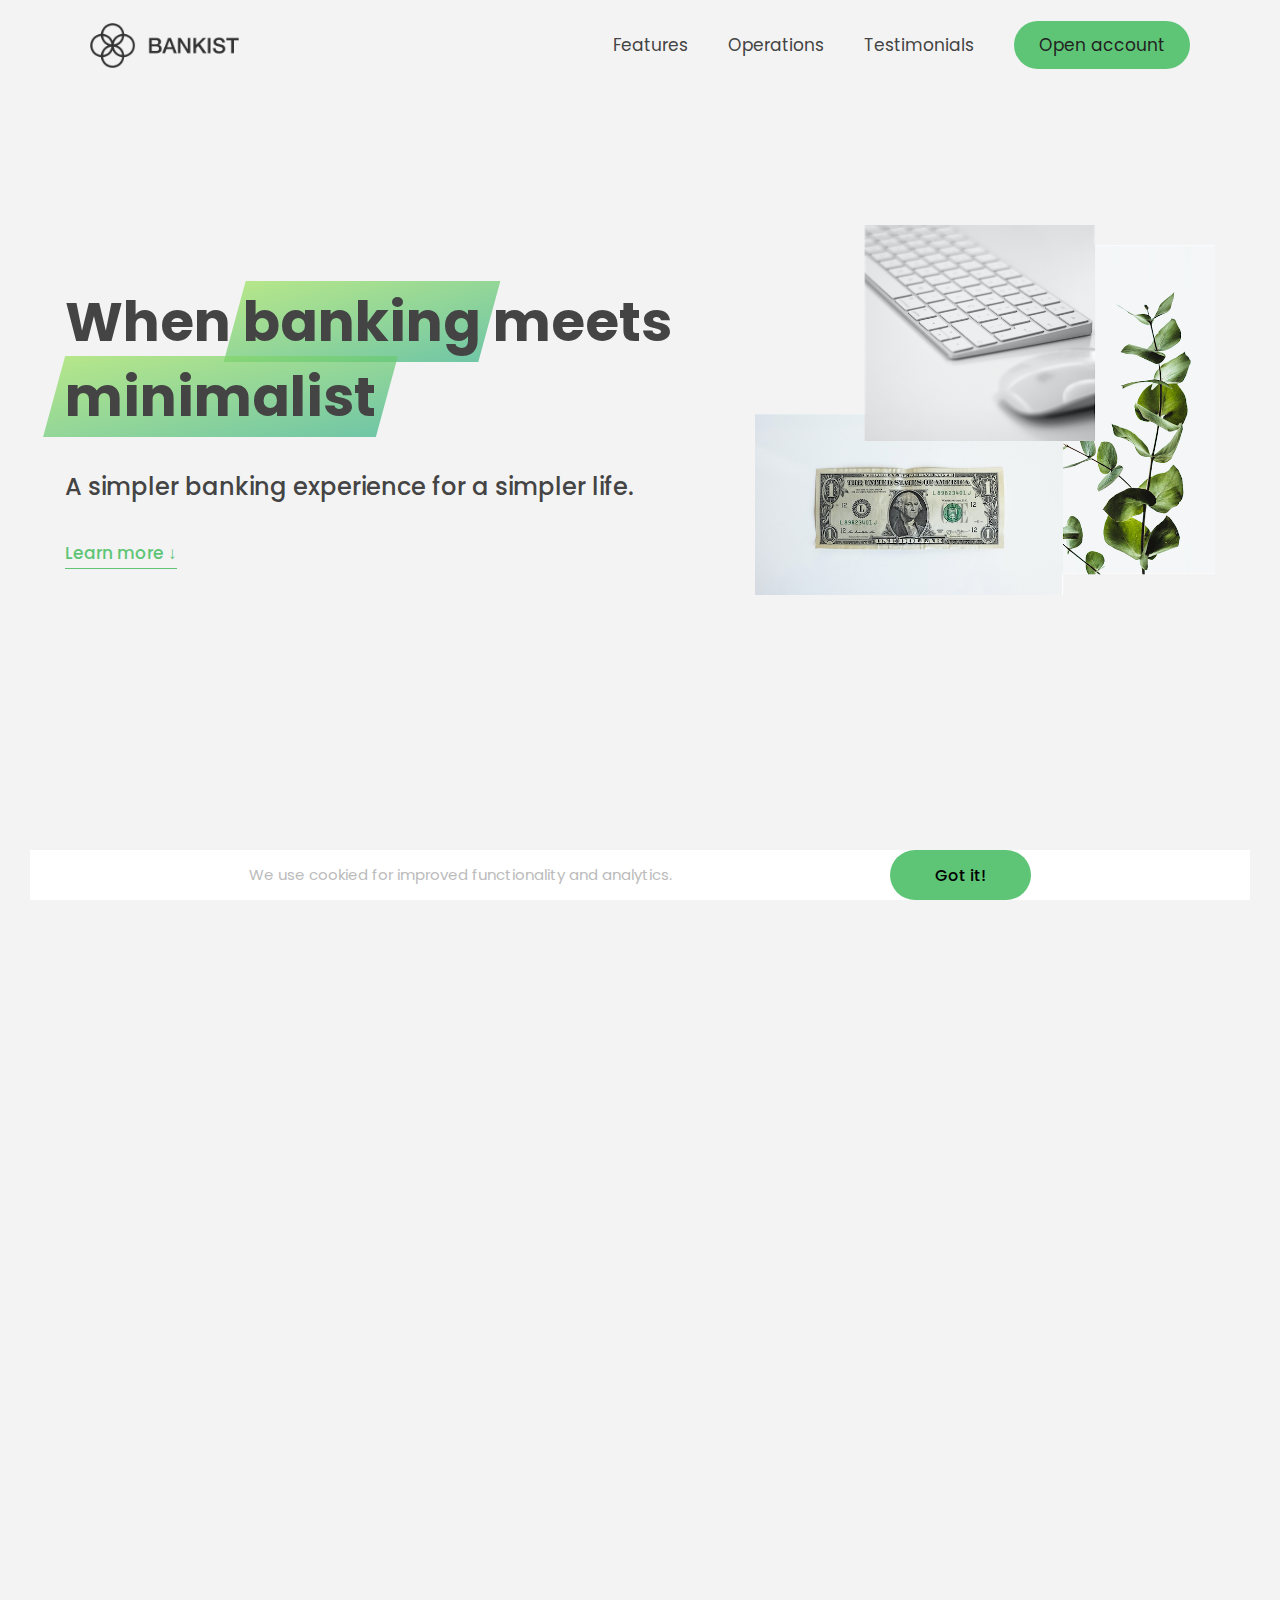
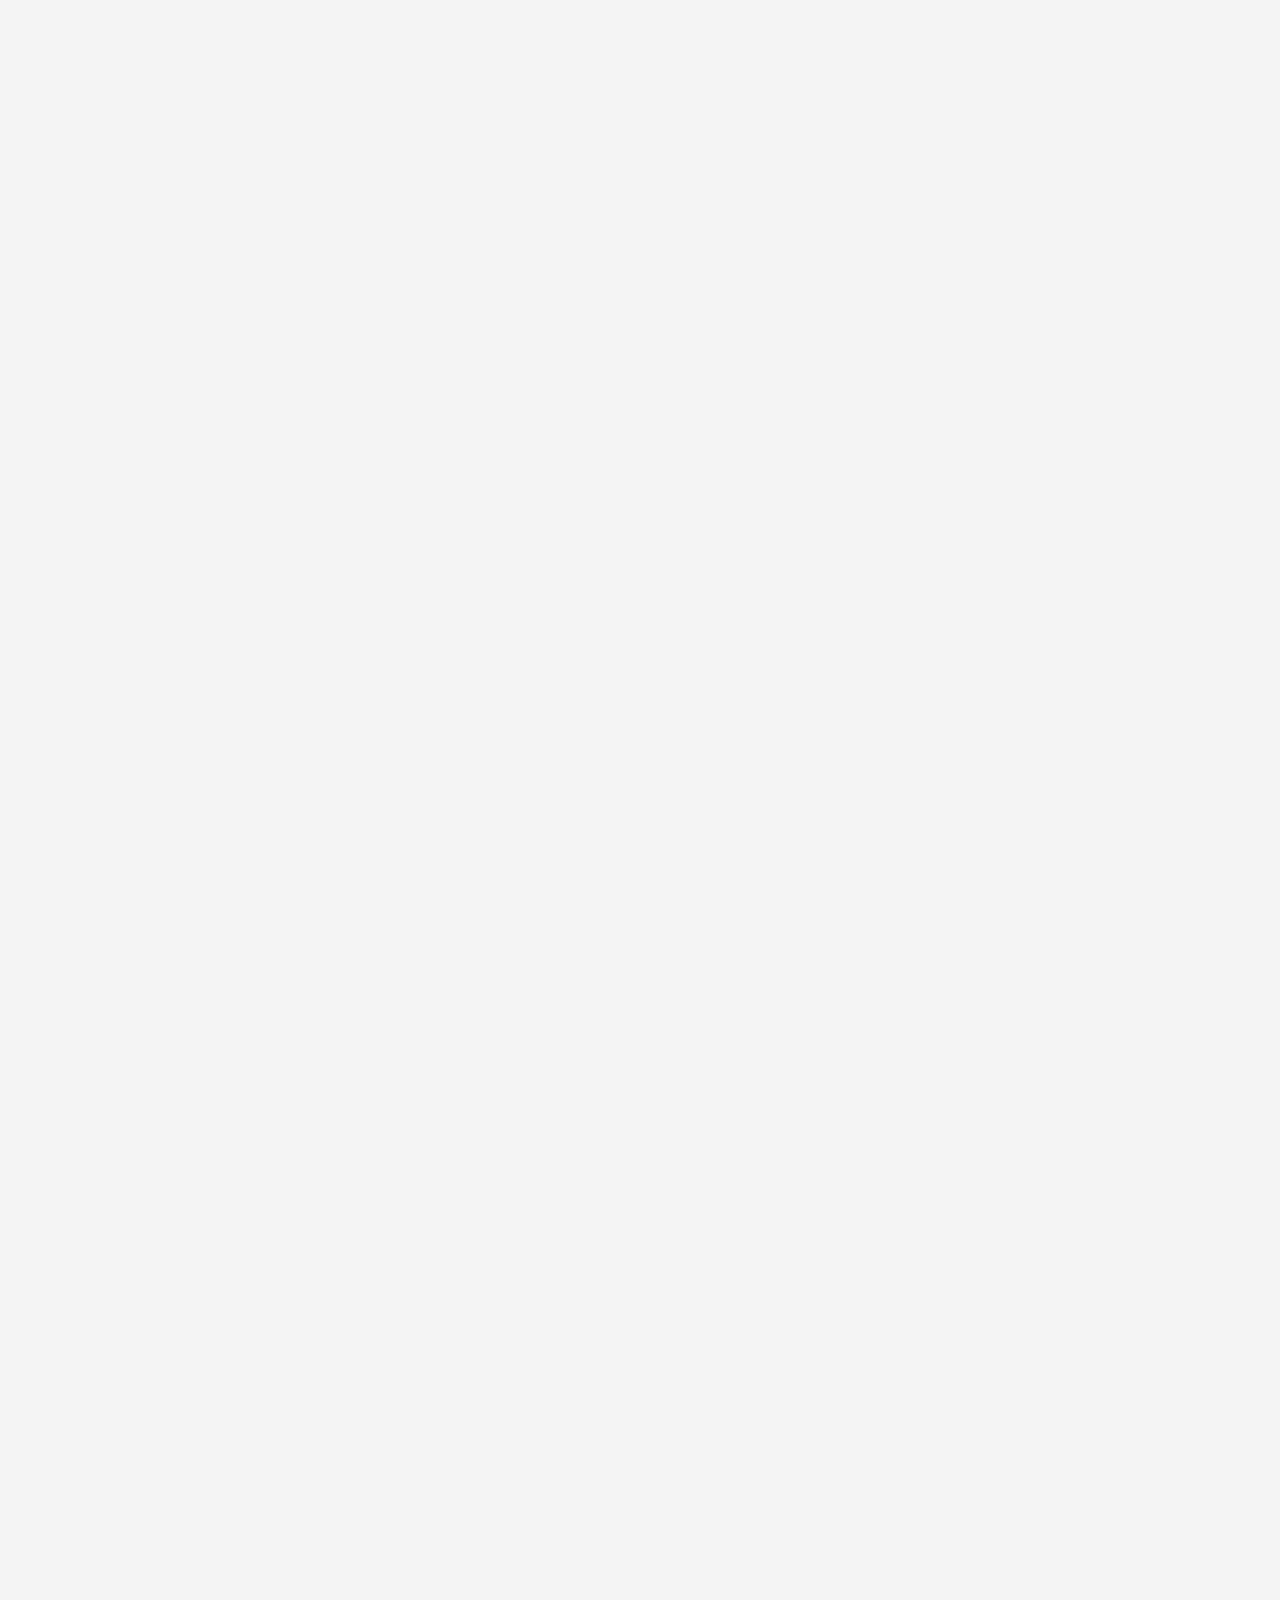
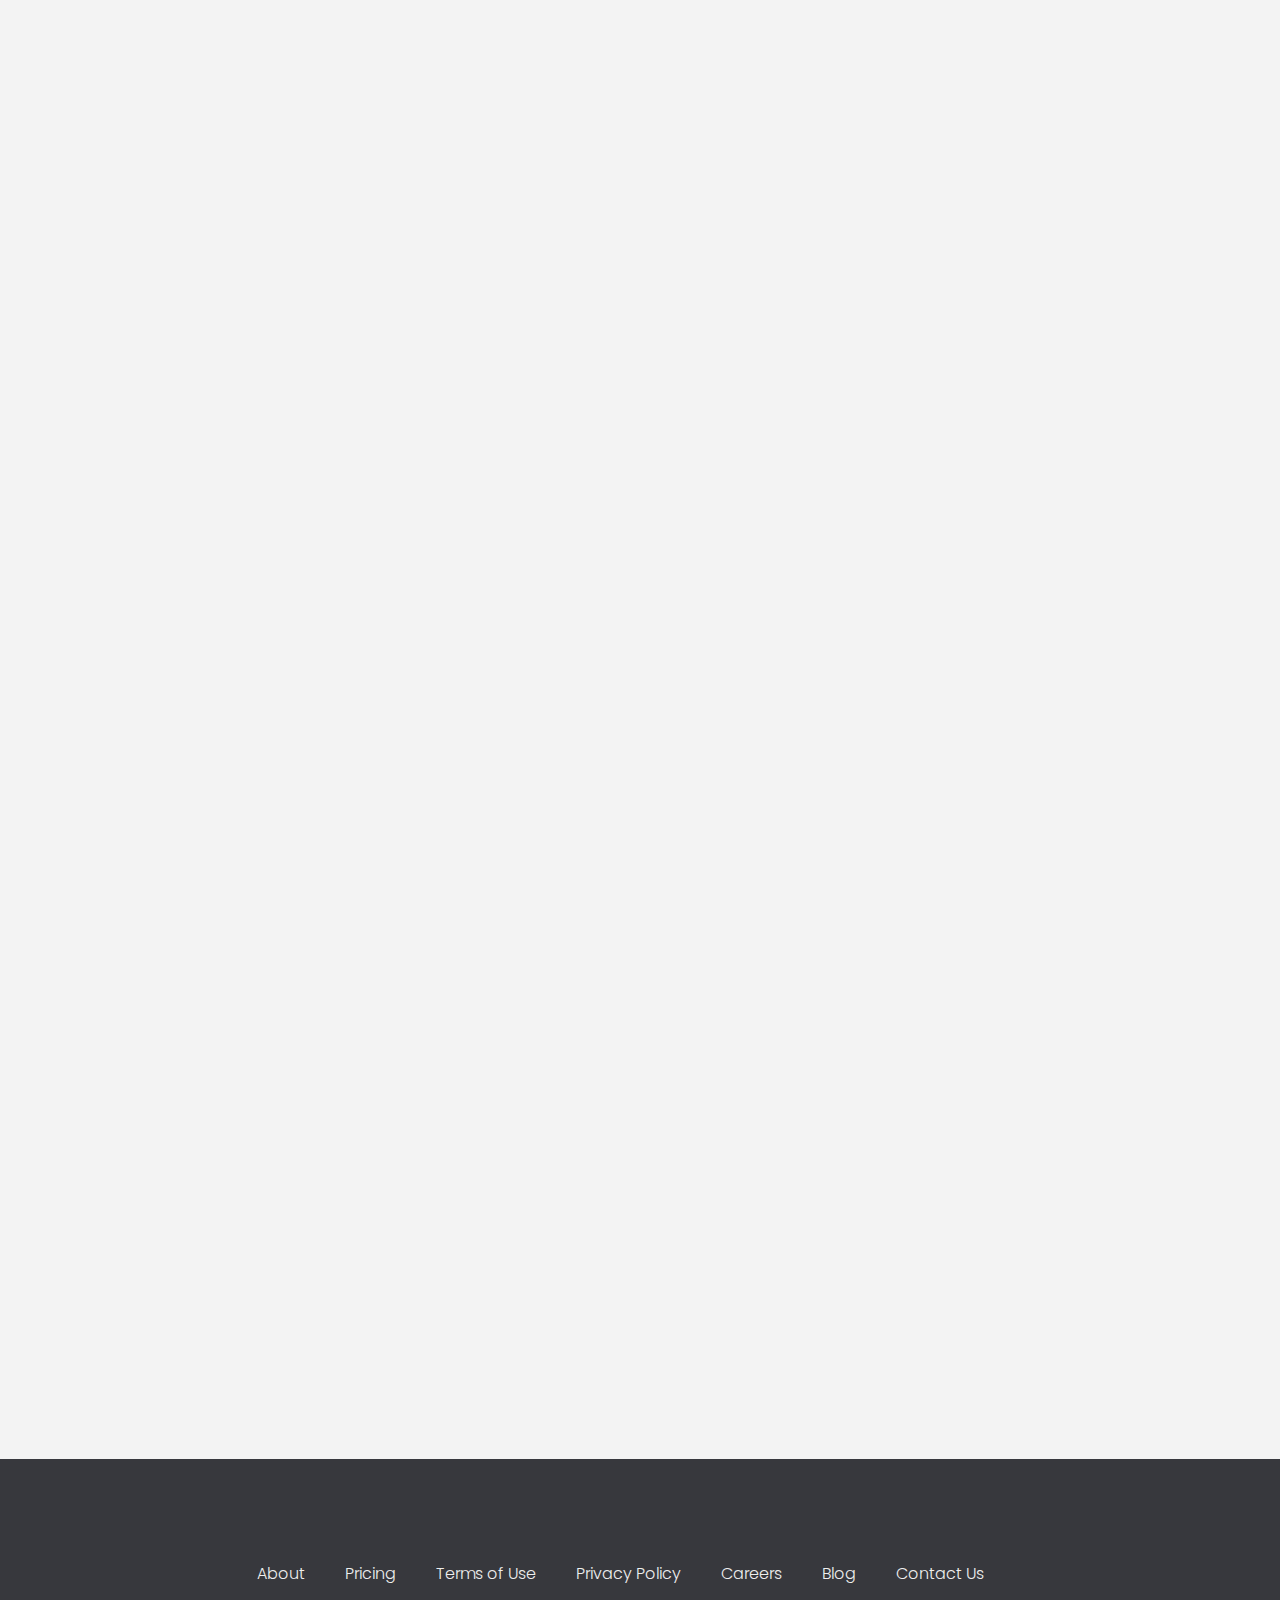
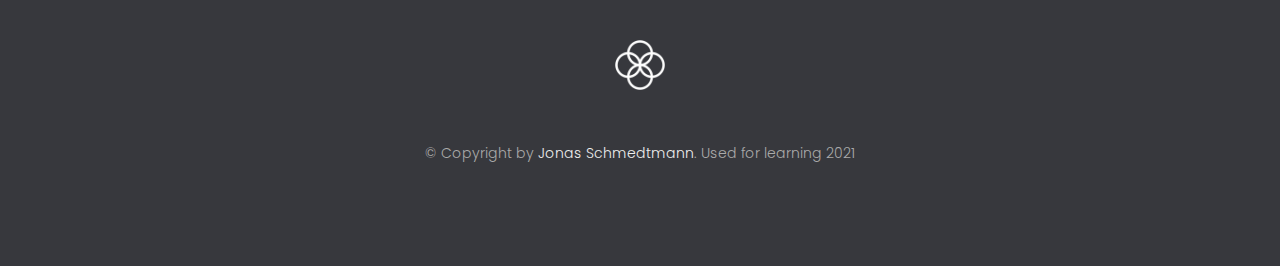
==== commit 28e749a9: "d) sticky nav, reveal section,lazy load img,slider" ====
--- a/Bankist-Web/index.html
+++ b/Bankist-Web/index.html
@@ -216,11 +216,6 @@
                     </address>
                 </div>
             </div>
-
-            <!-- <div class="slide"><img src="img/img-1.jpg" alt="Photo 1" /></div>
-        <div class="slide"><img src="img/img-2.jpg" alt="Photo 2" /></div>
-        <div class="slide"><img src="img/img-3.jpg" alt="Photo 3" /></div>
-        <div class="slide"><img src="img/img-4.jpg" alt="Photo 4" /></div> -->
             <button class="slider__btn slider__btn--left">&larr;</button>
             <button class="slider__btn slider__btn--right">&rarr;</button>
             <div class="dots"></div>
@@ -264,7 +259,7 @@
         <p class="footer__copyright">
             &copy; Copyright by
             <a class="footer__link twitter-link" target="_blank" href="https://twitter.com/jonasschmedtman">Jonas
-                Schmedtmann</a>. Used for learning 2021.
+                Schmedtmann</a>. Used for learning 2021
         </p>
     </footer>
 
--- a/Bankist-Web/style.css
+++ b/Bankist-Web/style.css
@@ -469,7 +469,6 @@
 }
 
 .dots__dot--active {
-    /* background-color: #fff; */
     background-color: #888;
     opacity: 1;
 }
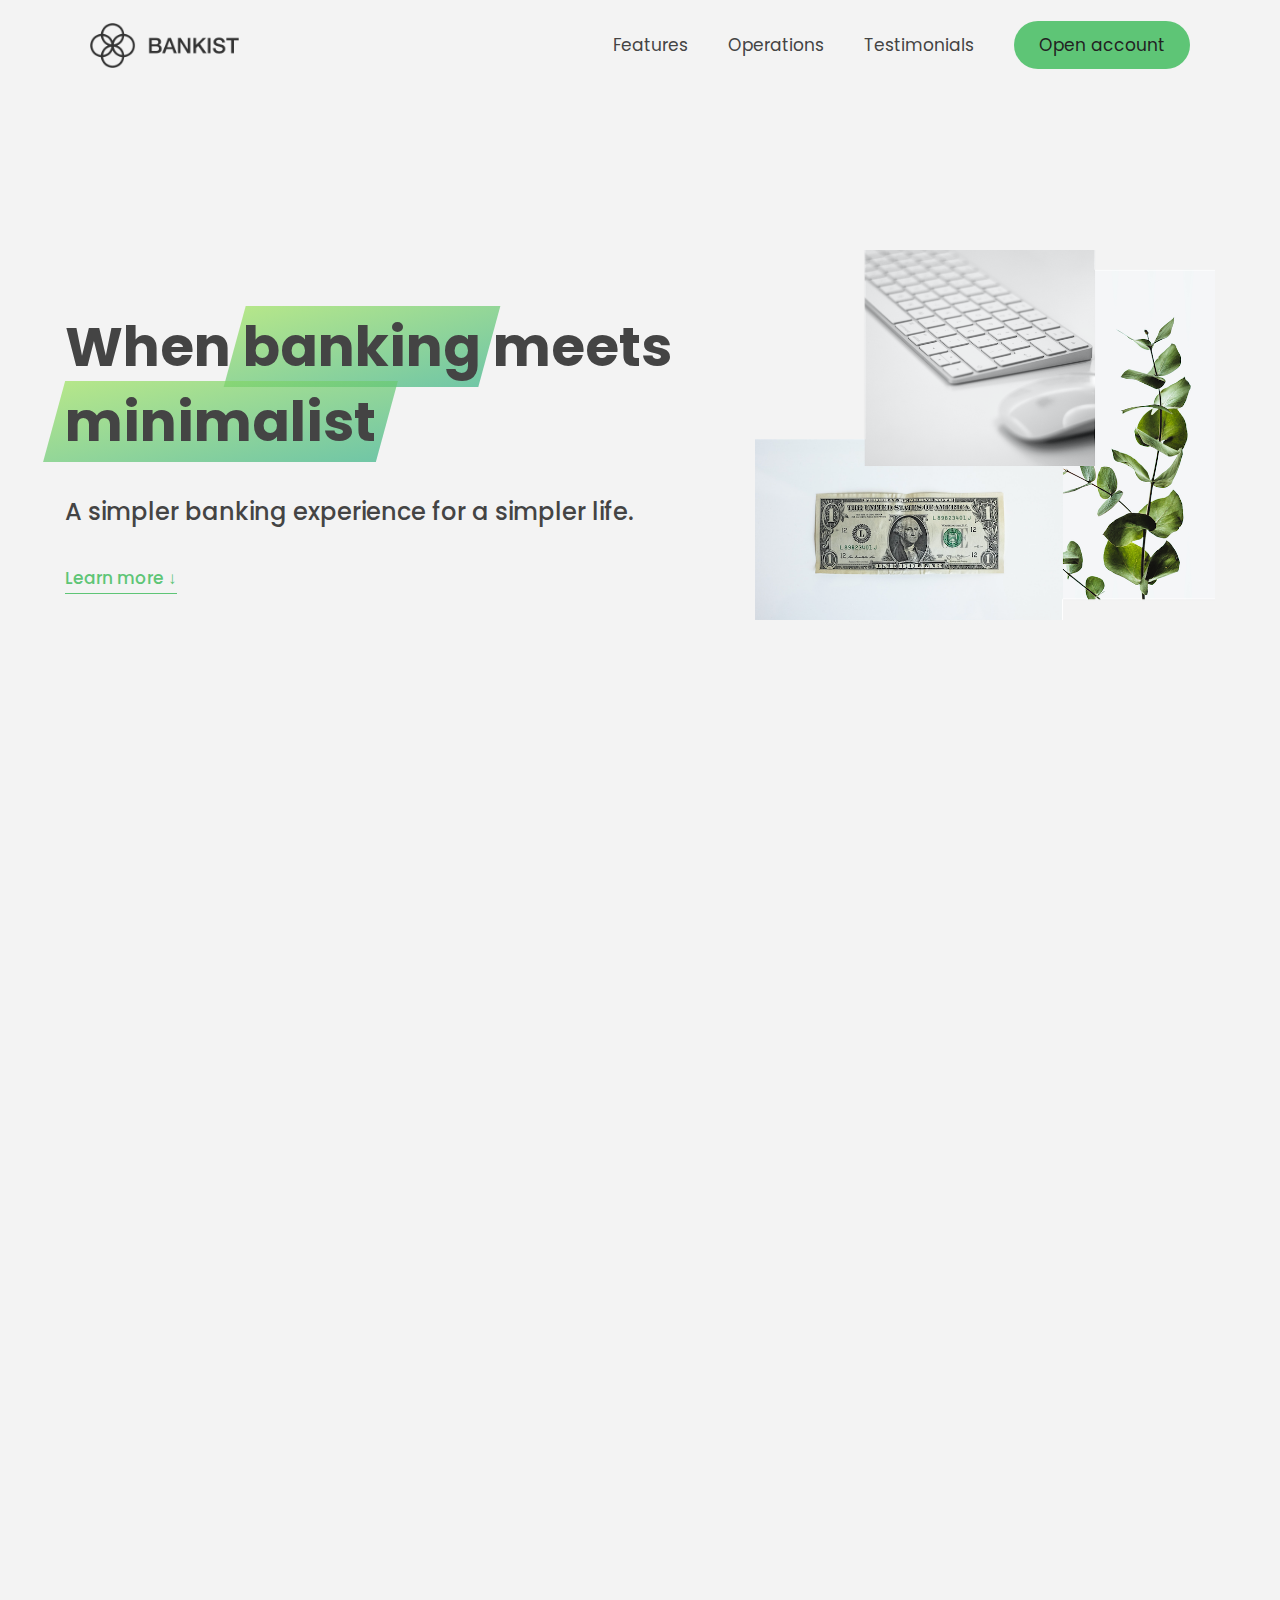
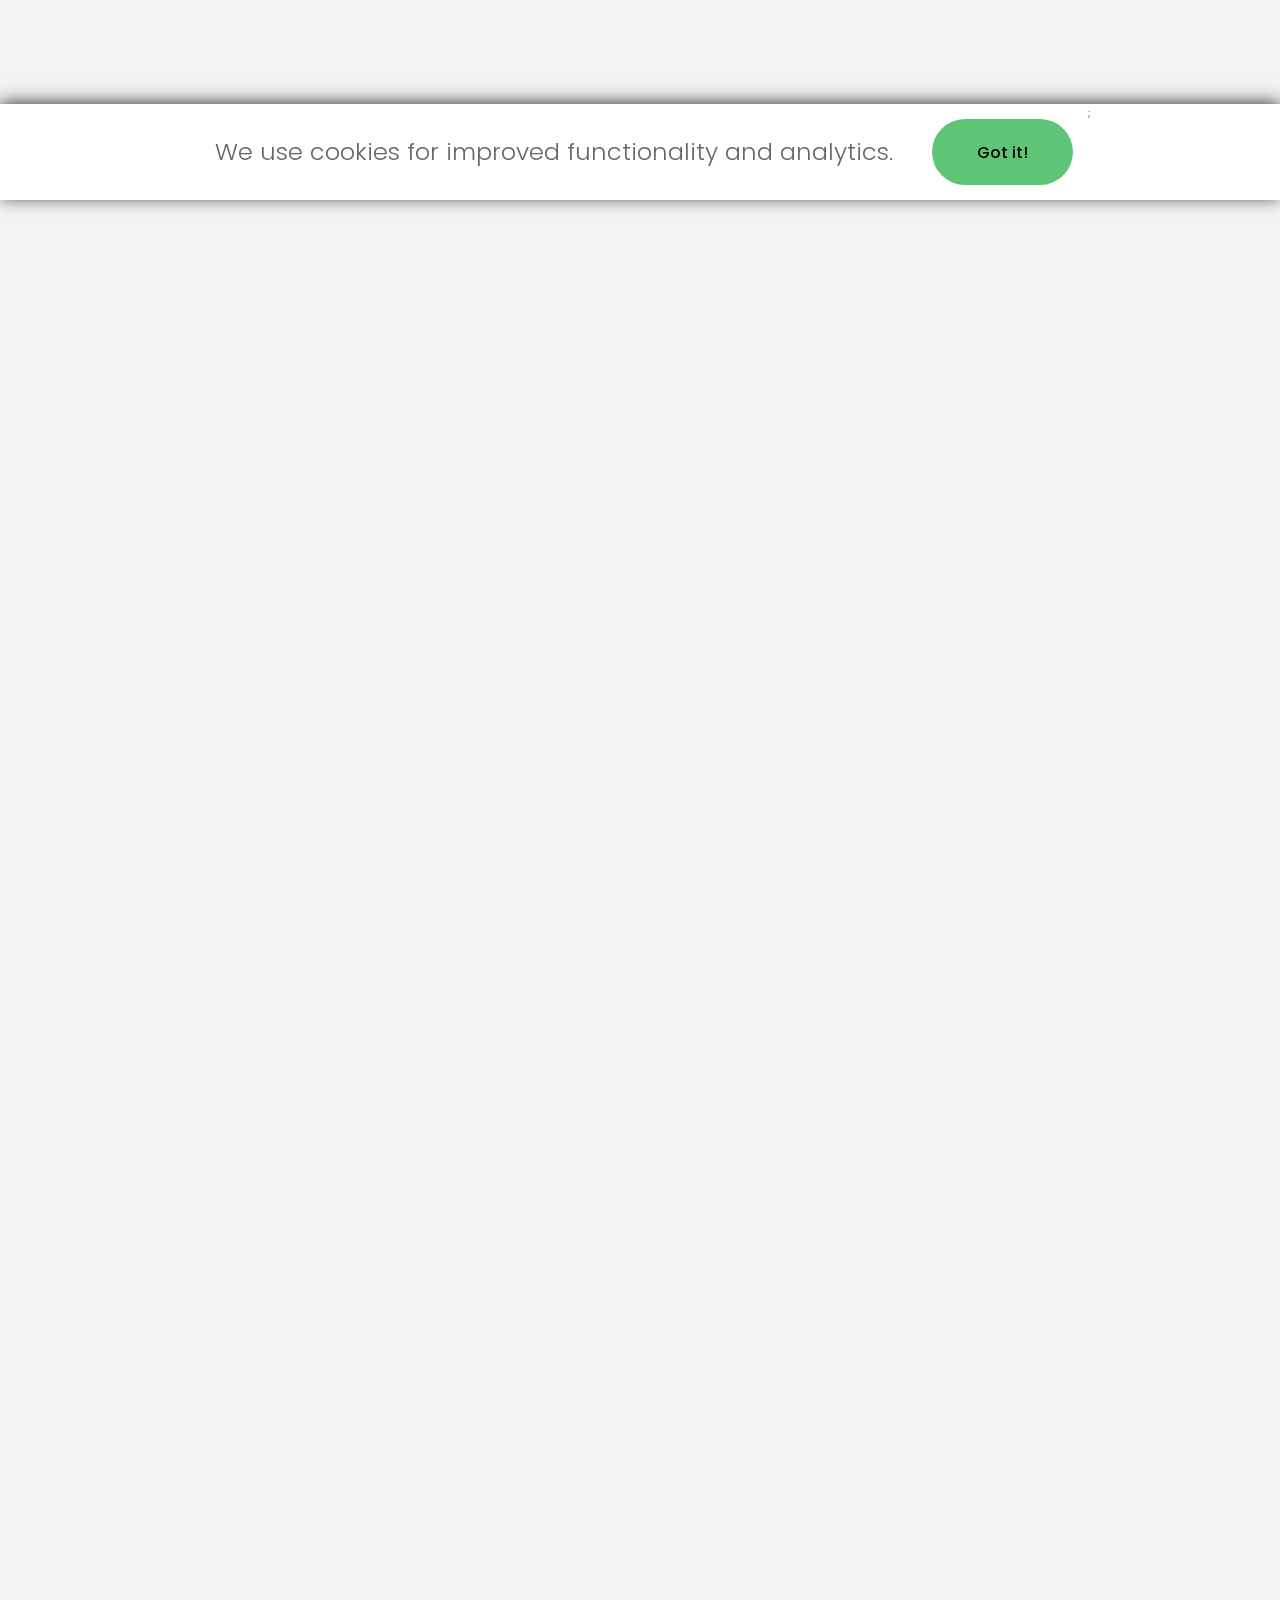
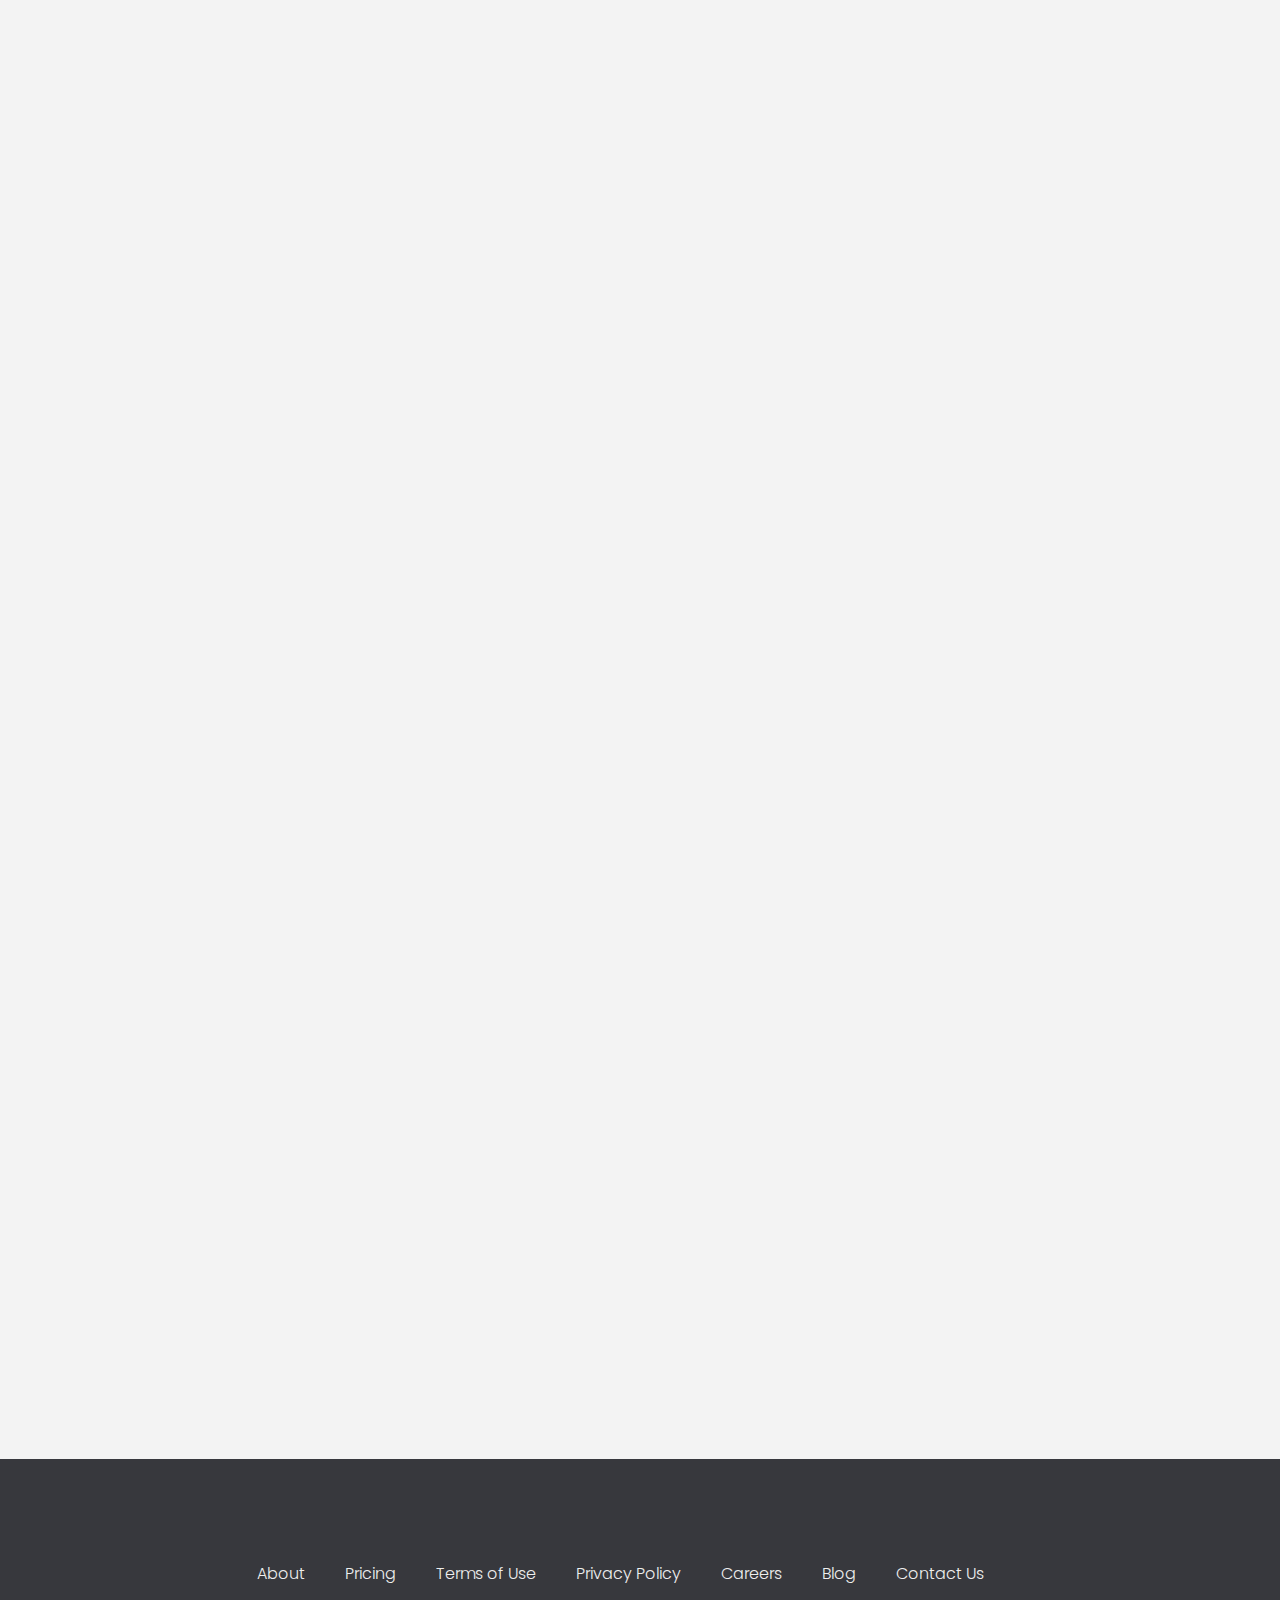
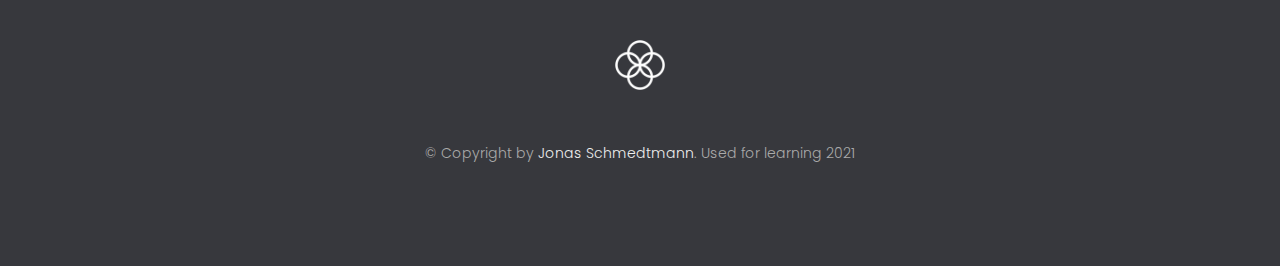
==== commit 031510f3: "e) lifecycle DOM events, cookie banner updated" ====
--- a/Bankist-Web/index.html
+++ b/Bankist-Web/index.html
@@ -279,6 +279,13 @@
         </form>
     </div>
     <div class="overlay hidden"></div>
+
+    <div class="cookie-container">
+        <p>
+            We use cookies for improved functionality and analytics.
+        </p>
+        <button class="btn btn-cookie">Got it!</button>;
+    </div>
 </body>
 
 </html>--- a/Bankist-Web/style.css
+++ b/Bankist-Web/style.css
@@ -690,4 +690,32 @@
     color: #bbb;
     font-size: 1.5rem;
     font-weight: 400;
+}
+
+.cookie-container {
+    position: fixed;
+    bottom: -100%;
+    left: 0;
+    right: 0;
+    background: #ffffff;
+    padding: 0 32px;
+    box-shadow: 0 -2px 16px;
+    transition: 400ms;
+    display: flex;
+    justify-content: center;
+}
+
+.cookie-container p {
+    margin: 24px;
+    line-height: 2;
+    font-size: 24px;
+    flex: fle;
+}
+
+.btn-cookie {
+    margin: 1.5rem;
+}
+
+.cookie-container.active {
+    bottom: 0;
 }